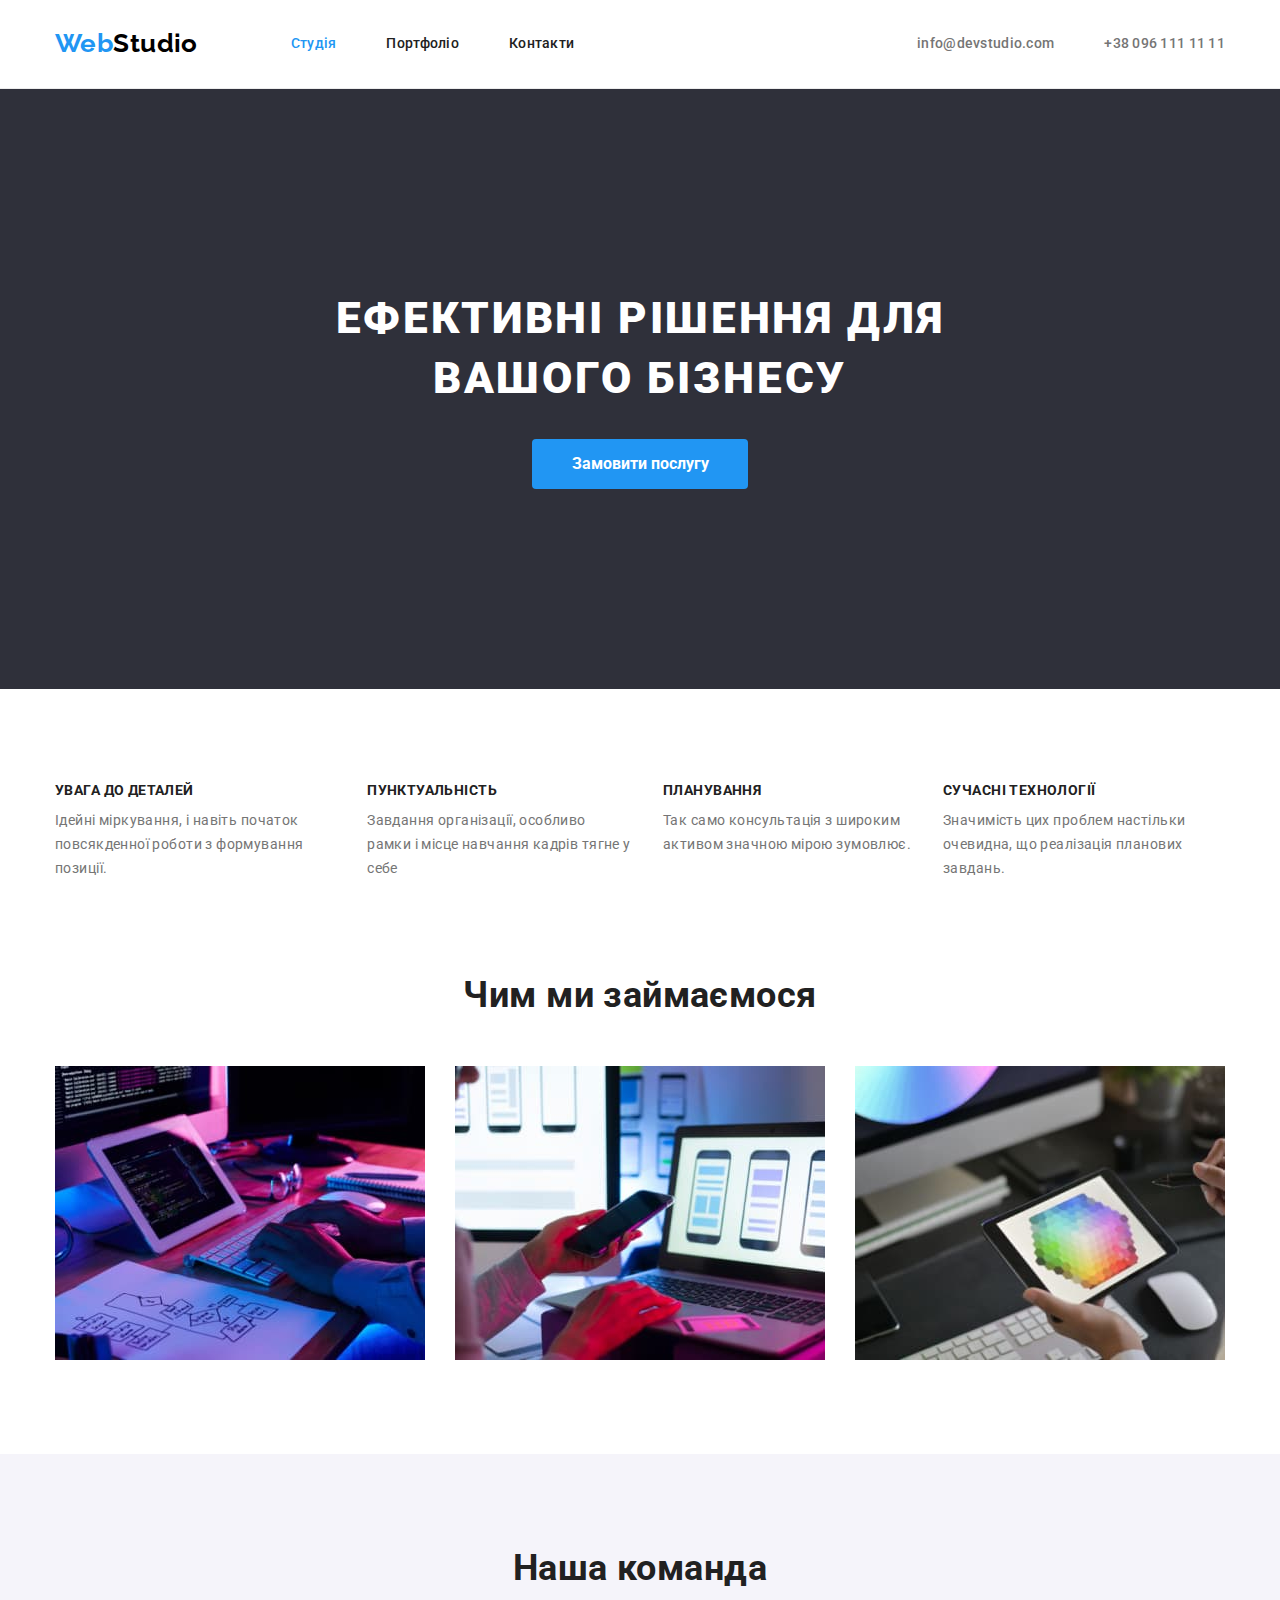
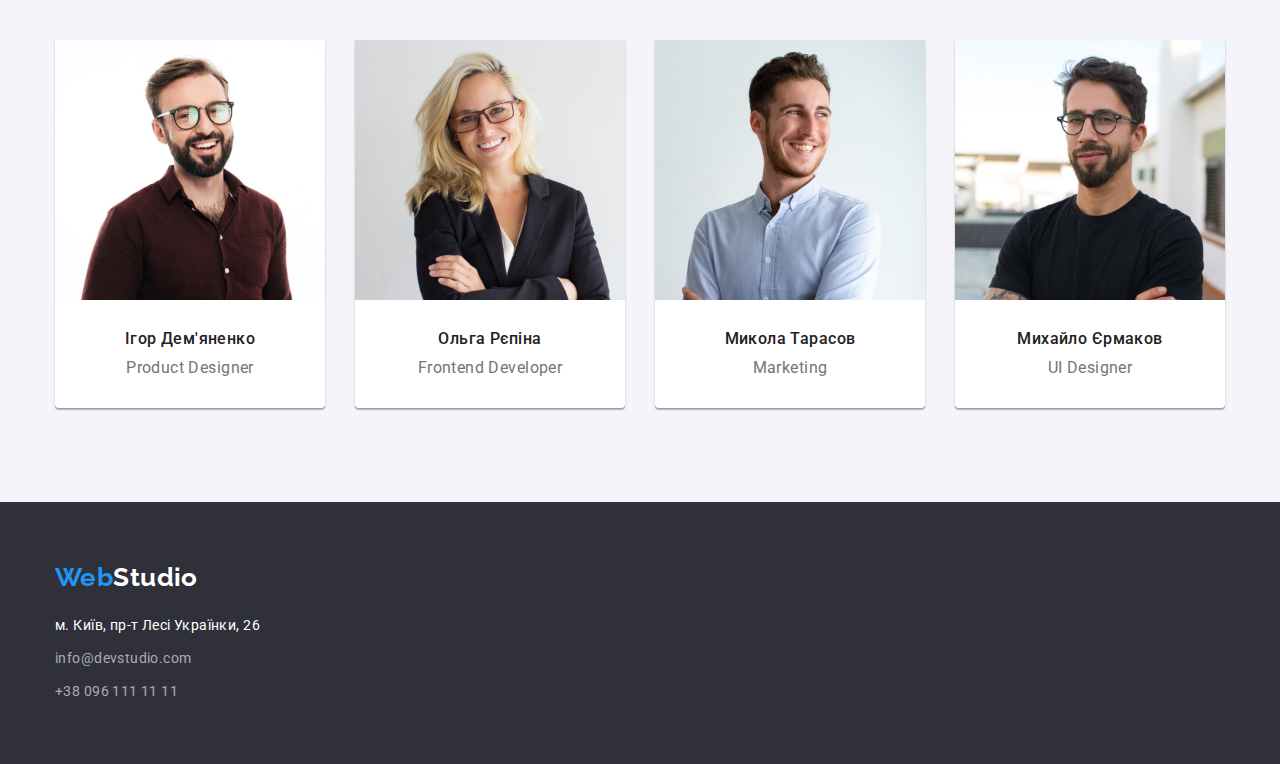
==== index.html @ b265f8e0 "svg" ====
<!DOCTYPE html>
<html lang="uk">
  <head>
    <meta charset="UTF-8" />
    <meta http-equiv="X-UA-Compatible" content="IE=edge" />
    <meta name="viewport" content="width=device-width, initial-scale=1.0" />
    <title>WebStudio</title>
    <link rel="preconnect" href="https://fonts.googleapis.com" />
    <link rel="preconnect" href="https://fonts.gstatic.com" crossorigin />
    <link
      href="https://fonts.googleapis.com/css2?family=Raleway:wght@700&family=Roboto:wght@400;500;700;900&display=swap"
      rel="stylesheet"
    />
    <link
      rel="stylesheet"
      href="https://cdnjs.cloudflare.com/ajax/libs/modern-normalize/1.1.0/modern-normalize.min.css"
    />
    <link rel="stylesheet" href="./css/styles.css" />
  </head>

  <!-- Тело страницы -->

  <body>
    <!-- Шапка -->

    <header>
      <div class="search container">
        <h2 style="display: none">навігація</h2>
        <div class="head">
          <a href="#" class="logo-first">Web<span class="logo-second">Studio</span></a>
        </div>

        <nav class="main-nav">
          <ul class="site-nav list">
            <li class="item"><a href="./index.html" class="link current">Студія</a></li>
            <li class="item"><a href="./portfolio.html" class="link">Портфоліо</a></li>
            <li class="item"><a href="#" class="link">Контакти</a></li>
          </ul>
        </nav>

        <ul class="contacts list">
          <li class="item">
            <a href="mailto:info@devstudio.com" class="link-contacts">info@devstudio.com</a>
          </li>
          <li class="item">
            <a href="tel:+380961111111" class="link-contacts">+38 096 111 11 11</a>
          </li>
        </ul>
      </div>
    </header>

    <main>
      <!-- Секция герой -->

      <section class="hero-section">
        <div class="container">
          <h1 class="hero-title">Ефективні рішення для вашого бізнесу</h1>
          <button type="button" class="button">Замовити послугу</button>
        </div>
      </section>

      <!-- Секция особенности -->

      <section class="section">
        <h2 style="display: none">Особливості</h2>
        <div class="container">
          <ul class="feature-list list">
            <li class="item">
              <h3 class="feature-title">увага до деталей</h3>
              <p>Ідейні міркування, і навіть початок повсякденної роботи з формування позиції.</p>
            </li>

            <li class="item">
              <h3 class="feature-title">пунктуальність</h3>
              <p>Завдання організації, особливо рамки і місце навчання кадрів тягне у себе</p>
            </li>

            <li class="item">
              <h3 class="feature-title">планування</h3>
              <p>Так само консультація з широким активом значною мірою зумовлює.</p>
            </li>

            <li class="item">
              <h3 class="feature-title">сучасні технології</h3>
              <p>Значимість цих проблем настільки очевидна, що реалізація планових завдань.</p>
            </li>
          </ul>
        </div>
      </section>

      <!-- Примеры работ -->

      <section class="examples section">
        <div class="container">
          <h2 class="section-title">Чим ми займаємося</h2>
          <ul class="examples-list list">
            <li class="item">
              <img
                src="./images/box1.jpg"
                class="examples-img"
                alt="computer work"
                width="370"
                height="294"
              />
            </li>
            <li class="item">
              <img
                src="./images/box2.jpg"
                class="examples-img"
                alt="work on smartphone"
                width="370"
                height="294"
              />
            </li>
            <li class="item">
              <img
                src="./images/box3.jpg"
                class="examples-img"
                alt="work on tablet"
                width="370"
                height="294"
              />
            </li>
          </ul>
        </div>
      </section>

      <!-- Секция наша команда -->

      <section class="team section">
        <div class="container">
          <h2 class="section-title">Наша команда</h2>
          <ul class="section-team list">
            <li class="item">
              <img
                src="./images/img4.jpg"
                alt="man with glasses"
                width="270"
                height="260"
                class="team-img"
              />
              <div class="team-border">
                <h3 class="author-team">Ігор Дем'яненко</h3>
                <p>Product Designer</p>
              </div>
            </li>

            <li class="item">
              <img
                src="./images/img1.jpg"
                alt="Girl in glasses"
                class="team-img"
                width="270"
                height="260"
              />
              <div class="team-border">
                <h3 class="author-team">Ольга Рєпіна</h3>
                <p>Frontend Developer</p>
              </div>
            </li>

            <li class="item">
              <img
                src="./images/img2.jpg"
                alt="the male"
                class="team-img"
                width="270"
                height="260"
              />
              <div class="team-border">
                <h3 class="author-team">Микола Тарасов</h3>
                <p>Marketing</p>
              </div>
            </li>

            <li class="item">
              <img
                src="./images/img3.jpg"
                alt="man with glasses"
                class="team-img"
                width="270"
                height="260"
              />
              <div class="team-border">
                <h3 class="author-team">Михайло Єрмаков</h3>
                <p>UI Designer</p>
              </div>
            </li>
          </ul>
        </div>
      </section>
    </main>

    <!-- Подвал -->

    <footer>
      <div class="foot container">
        <h2 style="display: none">Зв'язатися з нами</h2>
        <a href="#" class="logo-first">Web<span class="logo-sec">Studio</span></a>

        <address class="address">
          <ul class="address-list list">
            <li class="item">
              <a
                class="address-maps"
                href="https://www.google.com/maps/place/бул.+Леси+Украинки,+26,+Киев,+02000/@50.4265807,30.5383858,17z/data=!3m1!4b1!4m5!3m4!1s0x40d4cf0e033ecbe9:0x57a4dffefec77da0!8m2!3d50.4265807!4d30.5383858"
                target="_blank"
                rel="noopener noreferrer"
                >м. Київ, пр-т Лесі Українки, 26</a
              >
            </li>
            <li class="item">
              <a class="address-nav" href="mailto:info@devstudio.com">info@devstudio.com</a>
            </li>
            <li class="item">
              <a class="address-nav" href="tel:+380961111111">+38 096 111 11 11</a>
            </li>
          </ul>
        </address>
      </div>
    </footer>
  </body>
</html>
---- css/styles.css ----
*,
*::before,
*::after {
  box-sizing: border-box;
}

/* ___________________Тело страницы _______________*/

body {
  color: var(--primary-text-color);
  background-color: var(--primary-bg-color);

  font-family: 'roboto', sans-serif;
  letter-spacing: 0.03em;
  font-style: normal;
  font-weight: 400;
  font-size: 14px;
  line-height: 1.71;
}

/* ______________________Утилиты_____________________ */

.list {
  margin: 0;
  padding: 0;

  list-style: none;
}

.container {
  margin-left: auto;
  margin-right: auto;
  padding-left: 15px;
  padding-right: 15px;
  width: 1200px;
}

p,
h1,
h2,
h3,
h4,
h5,
h6 {
  margin-top: 0px;
  margin-bottom: 0px;
}

ul.ol {
  margin-top: 0;
  margin-bottom: 0;
  padding-left: 0;
}

img {
  display: block;
}

.section {
  padding-top: 94px;
  padding-bottom: 94px;
}

:root {
  --primary-text-color: rgba(117, 117, 117, 1);
  --title-text-color: rgba(33, 33, 33, 1);
  --accent-color: rgba(33, 150, 243, 1);
  --primary-bg-color: rgba(255, 255, 255, 1);
}

/*_______________________Button_______________________*/

.button {
  color: var(--primary-bg-color);
  background-color: var(--accent-color);

  padding: 10px 32px;
  min-width: 216px;

  border-radius: 4px;
  border: none;
  cursor: pointer;
  font-family: 'Roboto', sans-serif;
  font-style: normal;
  font-weight: 700;
  font-size: 16px;
  line-height: 1.87;
  text-align: center;
}

.button:hover,
.button:focus {
  color: var(--accent-color);
  background-color: rgba(245, 244, 250, 1);

  border: none;
}

.btn:hover,
.btn:focus {
  color: var(--primary-bg-color);
  background-color: var(--accent-color);

  border: none;
}

.section-title {
  margin-bottom: 50px;

  color: var(--title-text-color);
  font-weight: 700;
  font-size: 36px;
  line-height: 1.16;
  text-align: center;
}

/* _________________________Шапка_______________________ */

header {
  border-bottom: 1px solid rgba(236, 236, 236, 1);
}

.search {
  align-items: center;
  background-color: rgba(255, 255, 255, 1);
  display: flex;
}

.logo-first {
  color: var(--accent-color);
  font-weight: 700;
  font-size: 26px;
  line-height: 1.19;
  text-decoration: none;
  font-family: 'Raleway', sans-serif;
}

.logo-second {
  color: rgba(0, 0, 0, 1);
}

.site-nav {
  display: flex;
  padding: 32px 0px;
  margin-left: 93px;
}

.site-nav .link {
  color: var(--title-text-color);
  text-decoration: none;
  font-weight: 500;
  font-size: 14px;
  line-height: 1.14;
  letter-spacing: 0.02em;
}

.main-nav {
  display: flex;
  align-items: center;
}

.site-nav .item + .item {
  margin-left: 50px;
}

.site-nav,
.link:hover,
.site-nav,
.link:focus {
  color: var(--accent-color);
}

.site-nav .current {
  color: var(--accent-color);
}

/* ___________________Contacts___________________*/

.search .contacts {
  display: flex;
  margin-left: auto;
}

.contacts .item + .item {
  margin-left: 50px;
}

.contacts .link-contacts {
  color: var(--primary-text-color);
  font-weight: 500;
  font-size: 14px;
  line-height: 1.14;
  letter-spacing: 0.02em;
  text-decoration: none;
}

.contacts .link-contacts:hover,
.contacts .link-contacts:focus {
  color: var(--accent-color);
}

/* ____________________Секция герой_______________________*/

.hero-section {
  background-color: rgba(47, 48, 58, 1);
}

.hero-section .section {
  display: flex;
}

.hero-section .container {
  min-height: 600px;
  display: flex;
  flex-direction: column;
  justify-content: center;
  align-items: center;
}

.hero-title {
  margin-bottom: 30px;
  display: block;

  color: rgba(255, 255, 255, 1);
  text-align: center;
  font-weight: 900;
  max-width: 696px;
  font-size: 44px;
  line-height: 1.36;
  letter-spacing: 0.06em;
  text-transform: uppercase;
}

/* ____________________Секция особенности______________________ */

.feature-list {
  display: flex;
}

.feature-list .item + .item {
  margin-left: 30px;
}

.feature-title {
  margin-top: 0;
  margin-bottom: 10px;

  color: var(--title-text-color);
  font-weight: 700;
  font-size: 14px;
  line-height: 1.14;
  text-transform: uppercase;
}

/*-------------------------Примеры работ------------------------*/

.examples {
  padding-top: 0px;
}

.examples-list {
  display: flex;
}

.examples-list .item:not(:last-child) {
  margin-right: 30px;
}

/*_______________________Наша команда_________________________ */

.team {
  background-color: rgba(245, 244, 250, 1);
}

.team-border {
  padding: 30px 10px;
  display: flex;
  text-align: center;
  flex-direction: column;
  justify-content: center;
}

.author-team {
  color: var(--title-text-color);

  margin-bottom: 10px;

  font-weight: 500;
  font-size: 16px;
  line-height: 1.18;
}

.section-team {
  display: flex;

  width: 270px;
  height: 368px;
  font-size: 16px;
  line-height: 1.18;
}

.section-team .item {
  border-radius: 0px 0px 4px 4px;
  background-color: var(--primary-bg-color);
  box-shadow: 0px 1px 3px rgba(0, 0, 0, 0.12), 0px 1px 1px rgba(0, 0, 0, 0.14),
    0px 2px 1px rgba(0, 0, 0, 0.2);
}

.section-team .item + .item {
  margin-left: 30px;
}

/* =======================Подвал============================ */

footer {
  background-color: rgba(47, 48, 58, 1);
}

.foot {
  padding-top: 60px;
  padding-bottom: 60px;
}

.address-list .item:not(:last-child) {
  margin-bottom: 9px;
}

.logo-sec,
.address-maps {
  color: var(--primary-bg-color);

  text-decoration: none;
}

.address {
  font-style: normal;
  margin-top: 20px;
}

.address-maps:hover,
.address-maps:focus {
  color: var(--accent-color);
}

.address-nav {
  color: rgba(255, 255, 255, 0.6);
  text-decoration: none;
}

.address-nav:hover,
.address-nav:focus {
  color: var(--accent-color);
}

/* --------------------PORTFOLIO.CSS-------------------- */

/* Фильтр */

.filter {
  display: flex;
  justify-content: center;
  margin-bottom: 50px;
}

.filter .item:not(:last-child) {
  margin-right: 8px;
}

.btn {
  color: var(--title-text-color);
  background-color: rgba(245, 244, 250, 1);
  border: none;
  cursor: pointer;
  padding: 6px 22px 6px 22px;

  font-family: 'Roboto', sans-serif;
  font-weight: 500;
  font-size: 16px;
  line-height: 1.62;
  letter-spacing: 0.03em;
  border-radius: 4px;
}

.btn:hover,
.btn:focus {
  color: var(--primary-bg-color);
  background-color: var(--accent-color);

  border: none;
}

/* _____________________Галерея___________________ */

.gallery {
  margin-top: 0px;
  margin-bottom: 0px;

  padding: 0px;
  display: flex;
  flex-wrap: wrap;
}

.gallerry-border {
  padding: 20px 24px 20px 24px;

  height: 110px;
  border: 1px solid rgba(238, 238, 238, 1);
  border-top: none;
}

.gallery-list {
  margin-right: 30px;
  margin-bottom: 30px;

  font-size: 16px;
  line-height: 1.87;
}

.gallery-list:nth-child(3n) {
  margin-right: 0px;
}

.gallery-list:nth-last-child(-n + 3) {
  margin-bottom: 0px;
}

.gallery-title {
  color: var(--title-text-color);

  margin-top: 0px;
  margin-bottom: 0px;
  padding: 0px;

  font-weight: 700;
  font-size: 18px;
  line-height: 2;
  letter-spacing: 0.06em;
}
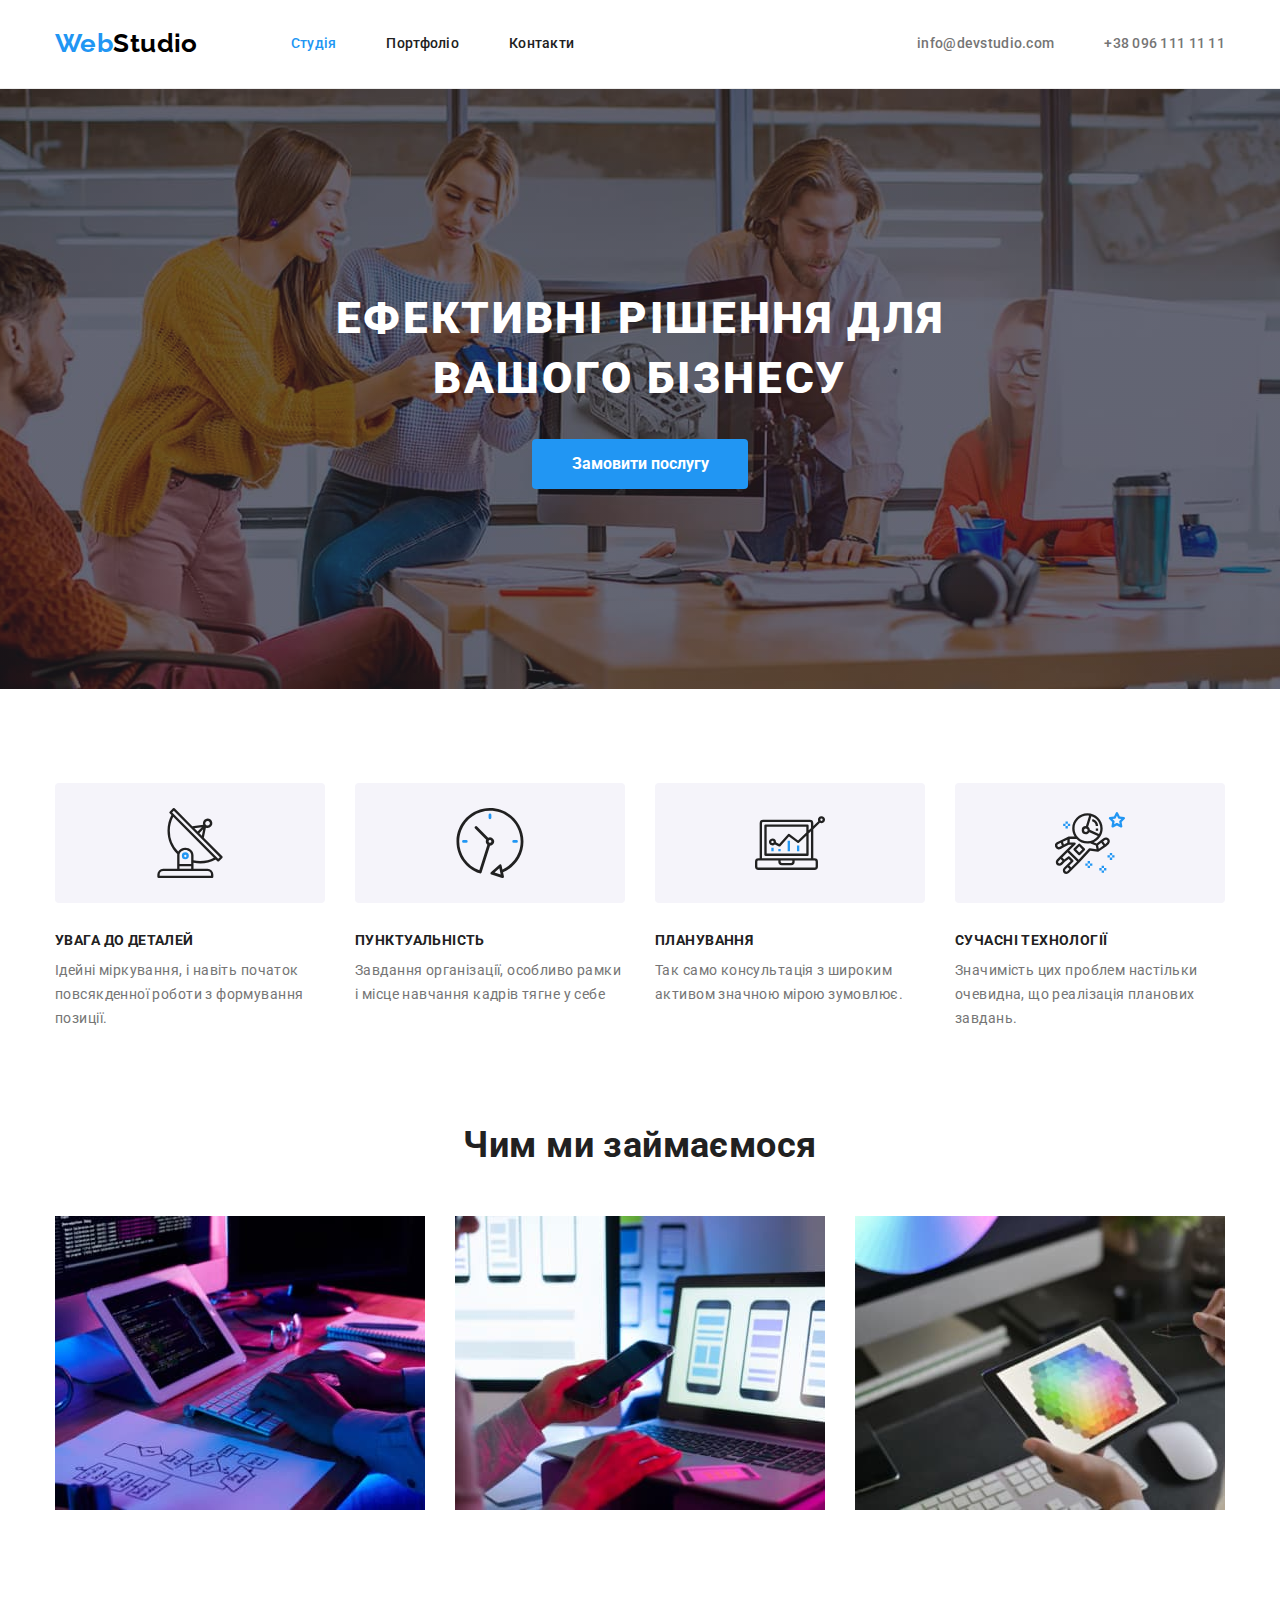
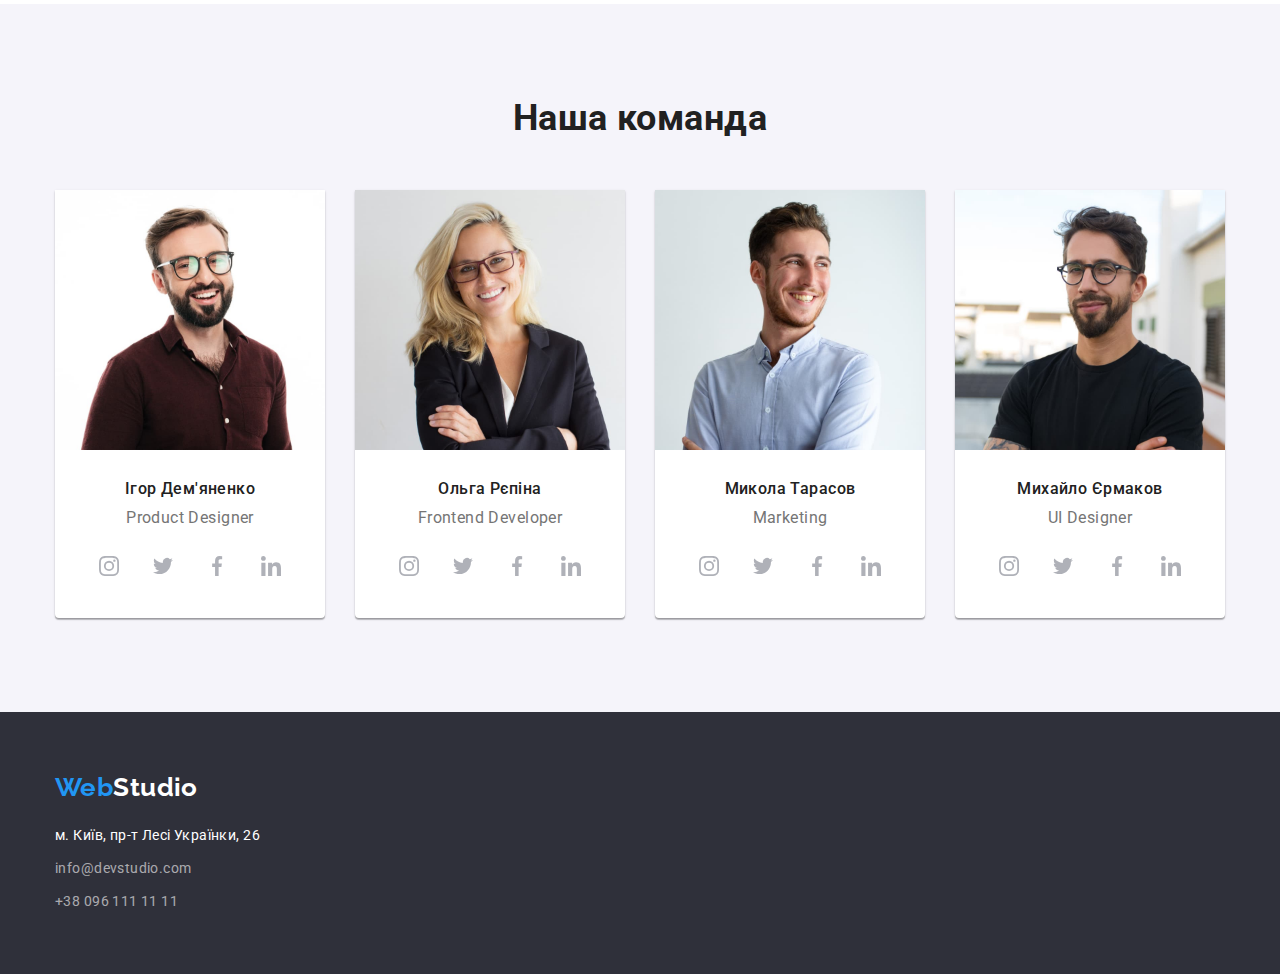
==== commit f86dd675: "Иконки" ====
--- a/index.html
+++ b/index.html
@@ -66,21 +66,41 @@
         <div class="container">
           <ul class="feature-list list">
             <li class="item">
+              <div class="feature-icon">
+                <svg class="icon-antenna" width="70" Height="70">
+                  <use href="./images/symbol.svg#icon-antenna"></use>
+                </svg>
+              </div>
               <h3 class="feature-title">увага до деталей</h3>
               <p>Ідейні міркування, і навіть початок повсякденної роботи з формування позиції.</p>
             </li>
 
             <li class="item">
+              <div class="feature-icon">
+                <svg class="icon-clock" width="70" Height="70">
+                  <use href="./images/symbol.svg#icon-clock"></use>
+                </svg>
+              </div>
               <h3 class="feature-title">пунктуальність</h3>
               <p>Завдання організації, особливо рамки і місце навчання кадрів тягне у себе</p>
             </li>
 
             <li class="item">
+              <div class="feature-icon">
+                <svg class="icon-diagram" width="70" Height="70">
+                  <use href="./images/symbol.svg#icon-diagram"></use>
+                </svg>
+              </div>
               <h3 class="feature-title">планування</h3>
               <p>Так само консультація з широким активом значною мірою зумовлює.</p>
             </li>
 
             <li class="item">
+              <div class="feature-icon">
+                <svg class="icon-astronaut" width="70" Height="70">
+                  <use href="./images/symbol.svg#icon-astronaut"></use>
+                </svg>
+              </div>
               <h3 class="feature-title">сучасні технології</h3>
               <p>Значимість цих проблем настільки очевидна, що реалізація планових завдань.</p>
             </li>
@@ -142,6 +162,36 @@
               <div class="team-border">
                 <h3 class="author-team">Ігор Дем'яненко</h3>
                 <p>Product Designer</p>
+                <ul class="team-soc-list list">
+                  <li class="team-soc-item">
+                    <a href="" class="team-soc-link press">
+                      <svg class="icon-instagram" width="20" Height="20">
+                        <use href="./images/symbol.svg#icon-instagram"></use>
+                      </svg>
+                    </a>
+                  </li>
+                  <li class="team-soc-item">
+                    <a href="" class="team-soc-link press"
+                      ><svg class="icon-twitter" width="20" Height="20">
+                        <use href="./images/symbol.svg#icon-twitter"></use>
+                      </svg>
+                    </a>
+                  </li>
+                  <li class="team-soc-item">
+                    <a href="" class="team-soc-link press"
+                      ><svg class="icon-facebook" width="20" Height="20">
+                        <use href="./images/symbol.svg#icon-facebook"></use>
+                      </svg>
+                    </a>
+                  </li>
+                  <li class="team-soc-item">
+                    <a href="" class="team-soc-link press"
+                      ><svg class="icon-linkedin" width="20" Height="20">
+                        <use href="./images/symbol.svg#icon-linkedin"></use>
+                      </svg>
+                    </a>
+                  </li>
+                </ul>
               </div>
             </li>
 
@@ -156,6 +206,36 @@
               <div class="team-border">
                 <h3 class="author-team">Ольга Рєпіна</h3>
                 <p>Frontend Developer</p>
+                <ul class="team-soc-list list">
+                  <li class="team-soc-item">
+                    <a href="" class="team-soc-link press">
+                      <svg class="icon-instagram" width="20" Height="20">
+                        <use href="./images/symbol.svg#icon-instagram"></use>
+                      </svg>
+                    </a>
+                  </li>
+                  <li class="team-soc-item">
+                    <a href="" class="team-soc-link press"
+                      ><svg class="icon-twitter" width="20" Height="20">
+                        <use href="./images/symbol.svg#icon-twitter"></use>
+                      </svg>
+                    </a>
+                  </li>
+                  <li class="team-soc-item">
+                    <a href="" class="team-soc-link press"
+                      ><svg class="icon-facebook" width="20" Height="20">
+                        <use href="./images/symbol.svg#icon-facebook"></use>
+                      </svg>
+                    </a>
+                  </li>
+                  <li class="team-soc-item">
+                    <a href="" class="team-soc-link press"
+                      ><svg class="icon-linkedin" width="20" Height="20">
+                        <use href="./images/symbol.svg#icon-linkedin"></use>
+                      </svg>
+                    </a>
+                  </li>
+                </ul>
               </div>
             </li>
 
@@ -170,6 +250,36 @@
               <div class="team-border">
                 <h3 class="author-team">Микола Тарасов</h3>
                 <p>Marketing</p>
+                <ul class="team-soc-list list">
+                  <li class="team-soc-item">
+                    <a href="" class="team-soc-link press">
+                      <svg class="icon-instagram" width="20" Height="20">
+                        <use href="./images/symbol.svg#icon-instagram"></use>
+                      </svg>
+                    </a>
+                  </li>
+                  <li class="team-soc-item">
+                    <a href="" class="team-soc-link press"
+                      ><svg class="icon-twitter" width="20" Height="20">
+                        <use href="./images/symbol.svg#icon-twitter"></use>
+                      </svg>
+                    </a>
+                  </li>
+                  <li class="team-soc-item">
+                    <a href="" class="team-soc-link press"
+                      ><svg class="icon-facebook" width="20" Height="20">
+                        <use href="./images/symbol.svg#icon-facebook"></use>
+                      </svg>
+                    </a>
+                  </li>
+                  <li class="team-soc-item">
+                    <a href="" class="team-soc-link press"
+                      ><svg class="icon-linkedin" width="20" Height="20">
+                        <use href="./images/symbol.svg#icon-linkedin"></use>
+                      </svg>
+                    </a>
+                  </li>
+                </ul>
               </div>
             </li>
 
@@ -184,6 +294,36 @@
               <div class="team-border">
                 <h3 class="author-team">Михайло Єрмаков</h3>
                 <p>UI Designer</p>
+                <ul class="team-soc-list list">
+                  <li class="team-soc-item">
+                    <a href="" class="team-soc-link press">
+                      <svg class="team-icon" width="20" Height="20">
+                        <use href="./images/symbol.svg#icon-instagram"></use>
+                      </svg>
+                    </a>
+                  </li>
+                  <li class="team-soc-item">
+                    <a href="" class="team-soc-link press"
+                      ><svg class="team-icon" width="20" Height="20">
+                        <use href="./images/symbol.svg#icon-twitter"></use>
+                      </svg>
+                    </a>
+                  </li>
+                  <li class="team-soc-item">
+                    <a href="" class="team-soc-link press"
+                      ><svg class="team-icon" width="20" Height="20">
+                        <use href="./images/symbol.svg#icon-facebook"></use>
+                      </svg>
+                    </a>
+                  </li>
+                  <li class="team-soc-item">
+                    <a href="" class="team-soc-link press"
+                      ><svg class="team-icon" width="20" Height="20">
+                        <use href="./images/symbol.svg#icon-linkedin"></use>
+                      </svg>
+                    </a>
+                  </li>
+                </ul>
               </div>
             </li>
           </ul>
--- a/css/styles.css
+++ b/css/styles.css
@@ -202,7 +202,17 @@
 /* ____________________Секция герой_______________________*/
 
 .hero-section {
-  background-color: rgba(47, 48, 58, 1);
+  background-color: rgba(196, 196, 196, 1);
+
+  height: 600px;
+  max-width: 1600px;
+  margin-left: auto;
+  margin-right: auto;
+  background-image: linear-gradient(rgba(47, 48, 58, 0.4), rgba(47, 48, 58, 0.4)),
+    url(../images/hero.jpg);
+  background-repeat: no-repeat;
+  background-position: center;
+  background-size: cover;
 }
 
 .hero-section .section {
@@ -252,6 +262,19 @@
   text-transform: uppercase;
 }
 
+.feature-icon {
+  display: flex;
+  justify-content: center;
+  align-items: center;
+
+  margin-bottom: 30px;
+
+  background-color: rgba(245, 244, 250, 1);
+  width: 270px;
+  height: 120px;
+  border-radius: 4px;
+}
+
 /*-------------------------Примеры работ------------------------*/
 
 .examples {
@@ -274,6 +297,7 @@
 
 .team-border {
   padding: 30px 10px;
+
   display: flex;
   text-align: center;
   flex-direction: column;
@@ -281,10 +305,9 @@
 }
 
 .author-team {
-  color: var(--title-text-color);
-
   margin-bottom: 10px;
 
+  color: var(--title-text-color);
   font-weight: 500;
   font-size: 16px;
   line-height: 1.18;
@@ -294,20 +317,54 @@
   display: flex;
 
   width: 270px;
-  height: 368px;
+  height: 428px;
   font-size: 16px;
   line-height: 1.18;
 }
 
 .section-team .item {
-  border-radius: 0px 0px 4px 4px;
   background-color: var(--primary-bg-color);
   box-shadow: 0px 1px 3px rgba(0, 0, 0, 0.12), 0px 1px 1px rgba(0, 0, 0, 0.14),
     0px 2px 1px rgba(0, 0, 0, 0.2);
+  border-radius: 0px 0px 4px 4px;
 }
 
 .section-team .item + .item {
   margin-left: 30px;
+}
+
+.team-border > p {
+  margin-bottom: 16px;
+}
+
+.team-soc-list {
+  display: flex;
+  justify-content: center;
+  gap: 10px;
+}
+
+.team-soc-link {
+  width: 44px;
+  height: 44px;
+
+  border-radius: 50%;
+
+  display: flex;
+  align-items: center;
+  justify-content: center;
+}
+
+.team-soc-link {
+  fill: rgba(175, 177, 184, 1);
+}
+
+.team-soc-link:hover,
+.team-soc-link:focus {
+  background-color: var(--accent-color);
+}
+
+.team-soc-link:hover.team-icon {
+  fill: blue;
 }
 
 /* =======================Подвал============================ */
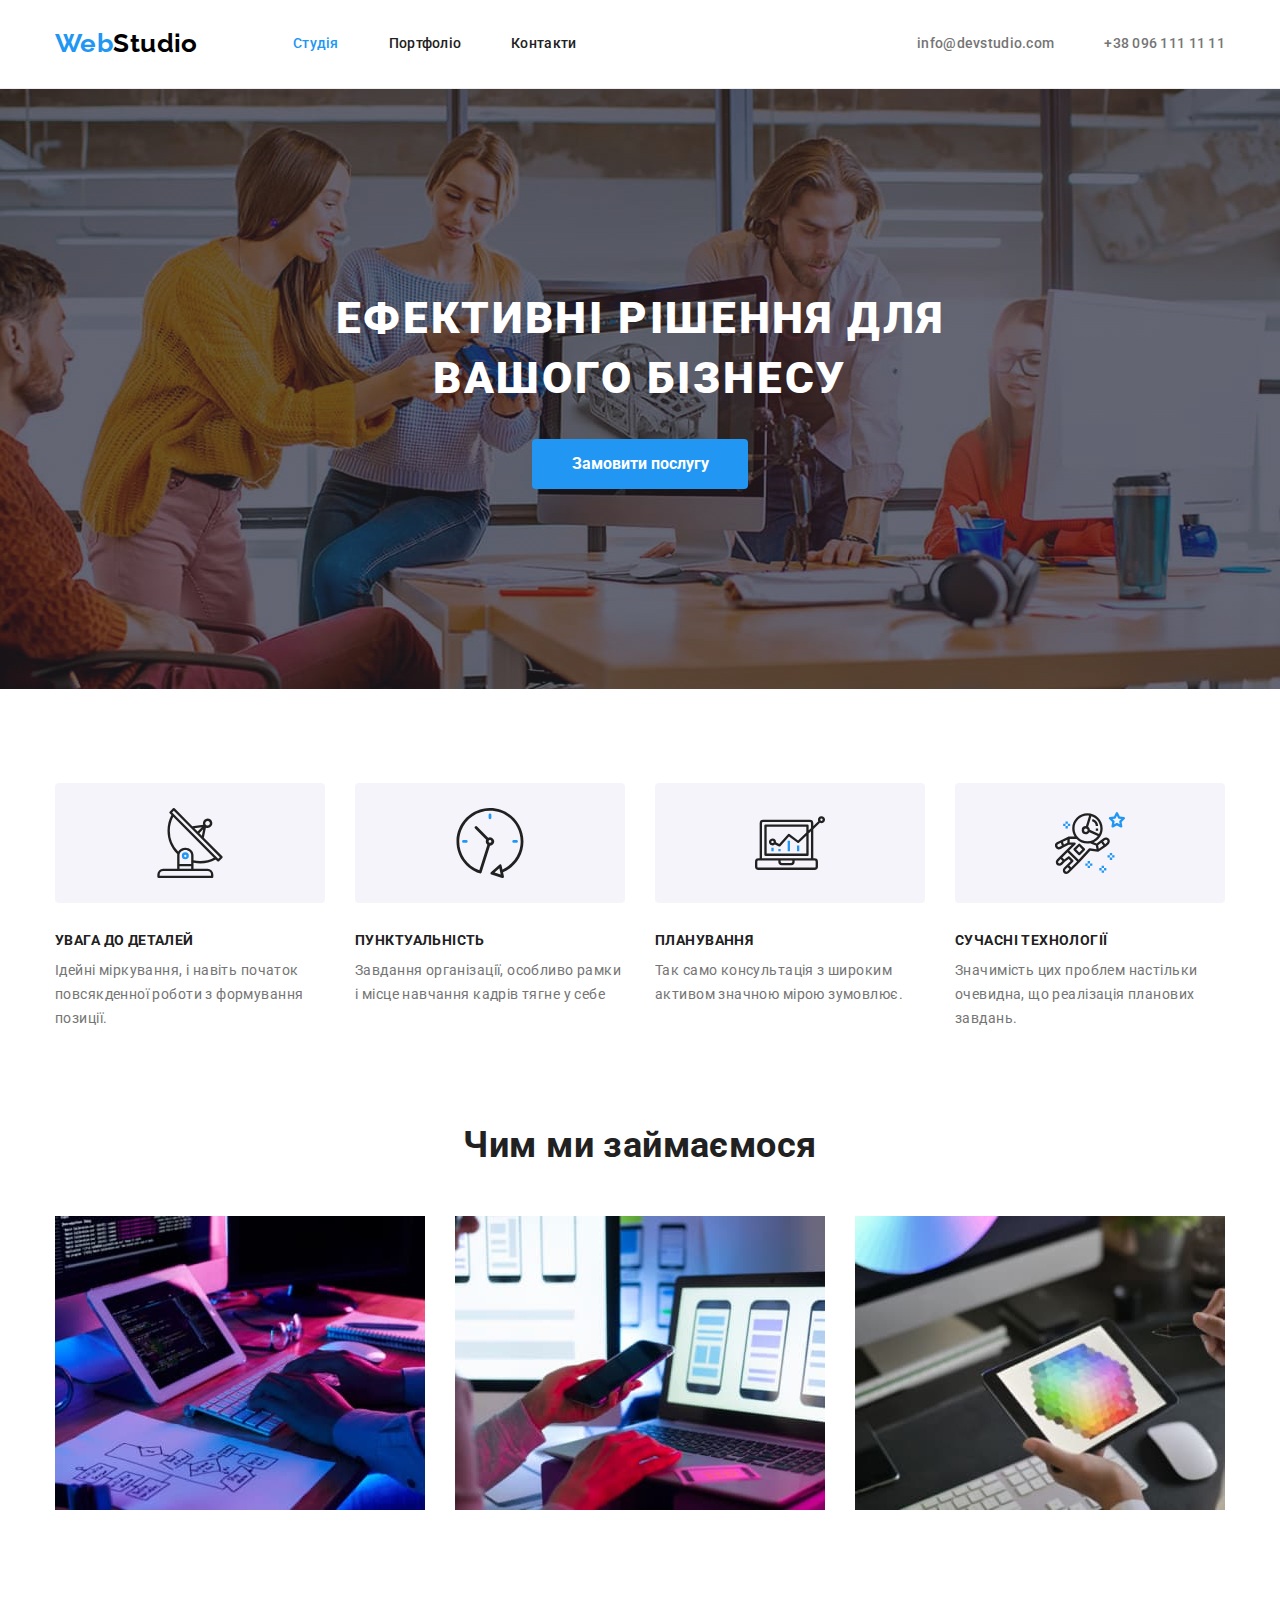
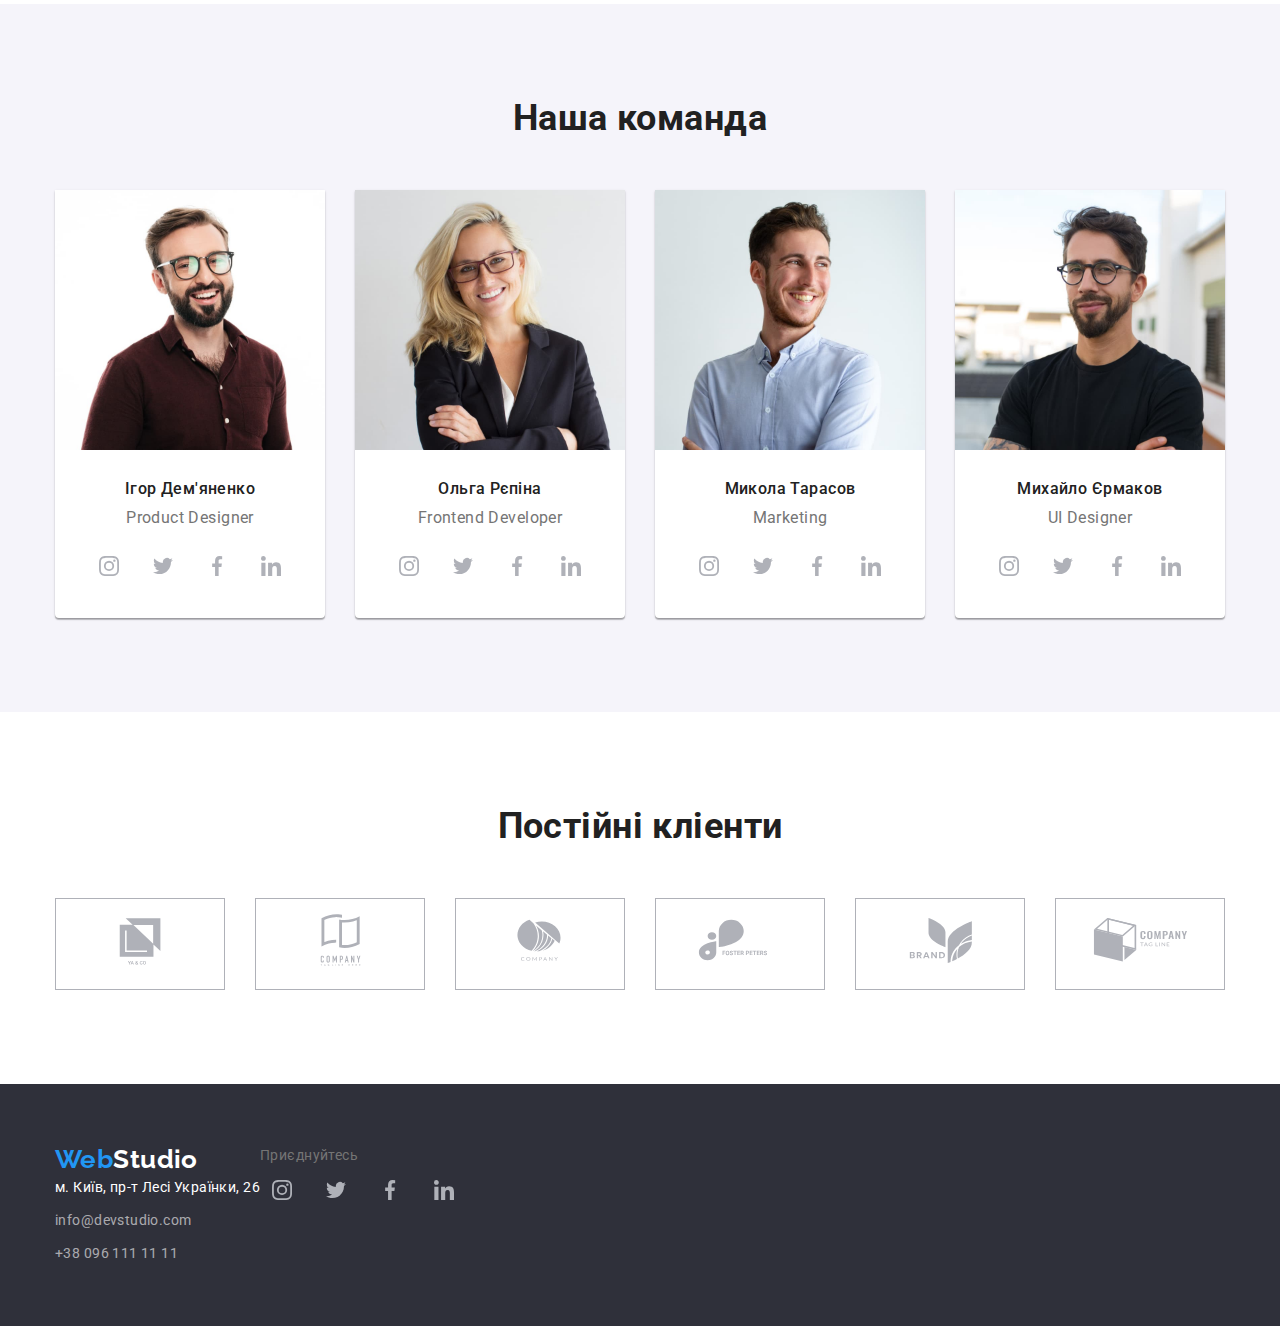
==== commit 3e00871b: "Проблема" ====
--- a/index.html
+++ b/index.html
@@ -27,7 +27,7 @@
       <div class="search container">
         <h2 style="display: none">навігація</h2>
         <div class="head">
-          <a href="#" class="logo-first">Web<span class="logo-second">Studio</span></a>
+          <a href="#" class="logo"><span class="logo-first">Web</span><span class="logo-second">Studio</span></a>
         </div>
 
         <nav class="main-nav">
@@ -165,28 +165,28 @@
                 <ul class="team-soc-list list">
                   <li class="team-soc-item">
                     <a href="" class="team-soc-link press">
-                      <svg class="icon-instagram" width="20" Height="20">
+                      <svg class="team-icon" width="20" Height="20">
                         <use href="./images/symbol.svg#icon-instagram"></use>
                       </svg>
                     </a>
                   </li>
                   <li class="team-soc-item">
                     <a href="" class="team-soc-link press"
-                      ><svg class="icon-twitter" width="20" Height="20">
+                      ><svg class="team-icon" width="20" Height="20">
                         <use href="./images/symbol.svg#icon-twitter"></use>
                       </svg>
                     </a>
                   </li>
                   <li class="team-soc-item">
                     <a href="" class="team-soc-link press"
-                      ><svg class="icon-facebook" width="20" Height="20">
+                      ><svg class="team-icon" width="20" Height="20">
                         <use href="./images/symbol.svg#icon-facebook"></use>
                       </svg>
                     </a>
                   </li>
                   <li class="team-soc-item">
                     <a href="" class="team-soc-link press"
-                      ><svg class="icon-linkedin" width="20" Height="20">
+                      ><svg class="team-icon" width="20" Height="20">
                         <use href="./images/symbol.svg#icon-linkedin"></use>
                       </svg>
                     </a>
@@ -209,28 +209,28 @@
                 <ul class="team-soc-list list">
                   <li class="team-soc-item">
                     <a href="" class="team-soc-link press">
-                      <svg class="icon-instagram" width="20" Height="20">
+                      <svg class="team-icon" width="20" Height="20">
                         <use href="./images/symbol.svg#icon-instagram"></use>
                       </svg>
                     </a>
                   </li>
                   <li class="team-soc-item">
                     <a href="" class="team-soc-link press"
-                      ><svg class="icon-twitter" width="20" Height="20">
+                      ><svg class="team-icon" width="20" Height="20">
                         <use href="./images/symbol.svg#icon-twitter"></use>
                       </svg>
                     </a>
                   </li>
                   <li class="team-soc-item">
                     <a href="" class="team-soc-link press"
-                      ><svg class="icon-facebook" width="20" Height="20">
+                      ><svg class="team-icon" width="20" Height="20">
                         <use href="./images/symbol.svg#icon-facebook"></use>
                       </svg>
                     </a>
                   </li>
                   <li class="team-soc-item">
                     <a href="" class="team-soc-link press"
-                      ><svg class="icon-linkedin" width="20" Height="20">
+                      ><svg class="team-icon" width="20" Height="20">
                         <use href="./images/symbol.svg#icon-linkedin"></use>
                       </svg>
                     </a>
@@ -253,28 +253,28 @@
                 <ul class="team-soc-list list">
                   <li class="team-soc-item">
                     <a href="" class="team-soc-link press">
-                      <svg class="icon-instagram" width="20" Height="20">
+                      <svg class="team-icon" width="20" Height="20">
                         <use href="./images/symbol.svg#icon-instagram"></use>
                       </svg>
                     </a>
                   </li>
                   <li class="team-soc-item">
                     <a href="" class="team-soc-link press"
-                      ><svg class="icon-twitter" width="20" Height="20">
+                      ><svg class="team-icon" width="20" Height="20">
                         <use href="./images/symbol.svg#icon-twitter"></use>
                       </svg>
                     </a>
                   </li>
                   <li class="team-soc-item">
                     <a href="" class="team-soc-link press"
-                      ><svg class="icon-facebook" width="20" Height="20">
+                      ><svg class="team-icon" width="20" Height="20">
                         <use href="./images/symbol.svg#icon-facebook"></use>
                       </svg>
                     </a>
                   </li>
                   <li class="team-soc-item">
                     <a href="" class="team-soc-link press"
-                      ><svg class="icon-linkedin" width="20" Height="20">
+                      ><svg class="team-icon" width="20" Height="20">
                         <use href="./images/symbol.svg#icon-linkedin"></use>
                       </svg>
                     </a>
@@ -296,28 +296,28 @@
                 <p>UI Designer</p>
                 <ul class="team-soc-list list">
                   <li class="team-soc-item">
-                    <a href="" class="team-soc-link press">
+                    <a href="" class="team-soc-link">
                       <svg class="team-icon" width="20" Height="20">
                         <use href="./images/symbol.svg#icon-instagram"></use>
                       </svg>
                     </a>
                   </li>
                   <li class="team-soc-item">
-                    <a href="" class="team-soc-link press"
+                    <a href="" class="team-soc-link"
                       ><svg class="team-icon" width="20" Height="20">
                         <use href="./images/symbol.svg#icon-twitter"></use>
                       </svg>
                     </a>
                   </li>
                   <li class="team-soc-item">
-                    <a href="" class="team-soc-link press"
+                    <a href="" class="team-soc-link"
                       ><svg class="team-icon" width="20" Height="20">
                         <use href="./images/symbol.svg#icon-facebook"></use>
                       </svg>
                     </a>
                   </li>
                   <li class="team-soc-item">
-                    <a href="" class="team-soc-link press"
+                    <a href="" class="team-soc-link"
                       ><svg class="team-icon" width="20" Height="20">
                         <use href="./images/symbol.svg#icon-linkedin"></use>
                       </svg>
@@ -325,38 +325,128 @@
                   </li>
                 </ul>
               </div>
+            </li>
+          </ul>
+        </div>
+      </section>
+
+      <!-- _______________________постійні кліенти_____________________ -->
+
+      <section class="regular section">
+        <div class="container">
+          <h2 class="section-title">Постійні кліенти</h2>
+          <ul class="regular-list list">
+            <li class="regular-item">
+              <a href="" class="regular-link"
+                ><svg class="regular-icon" width="106" Height="60">
+                  <use href="./images/symbol.svg#icon-Logo-1"></use>
+                </svg>
+              </a>
+            </li>
+            <li class="regular-item">
+              <a href="" class="regular-link"
+                ><svg class="regular-icon" width="106" Height="60">
+                  <use href="./images/symbol.svg#icon-Logo-2"></use>
+                </svg>
+              </a>
+            </li>
+            <li class="regular-item">
+              <a href="" class="regular-link"
+                ><svg class="regular-icon" width="106" Height="60">
+                  <use href="./images/symbol.svg#icon-Logo-3"></use>
+                </svg>
+              </a>
+            </li>
+            <li class="regular-item">
+              <a href="" class="regular-link"
+                ><svg class="regular-icon" width="106" Height="60">
+                  <use href="./images/symbol.svg#icon-Logo-4"></use>
+                </svg>
+              </a>
+            </li>
+            <li class="regular-item">
+              <a href="" class="regular-link"
+                ><svg class="regular-icon" width="106" Height="60">
+                  <use href="./images/symbol.svg#icon-Logo-5"></use>
+                </svg>
+              </a>
+            </li>
+            <li class="regular-item">
+              <a href="" class="regular-link"
+                ><svg class="regular-icon" width="106" Height="60">
+                  <use href="./images/symbol.svg#icon-Logo-6"></use>
+                </svg>
+              </a>
             </li>
           </ul>
         </div>
       </section>
     </main>
 
-    <!-- Подвал -->
+    <!-- =================================Подвал=====================-->
 
     <footer>
       <div class="foot container">
-        <h2 style="display: none">Зв'язатися з нами</h2>
-        <a href="#" class="logo-first">Web<span class="logo-sec">Studio</span></a>
-
-        <address class="address">
-          <ul class="address-list list">
-            <li class="item">
-              <a
-                class="address-maps"
-                href="https://www.google.com/maps/place/бул.+Леси+Украинки,+26,+Киев,+02000/@50.4265807,30.5383858,17z/data=!3m1!4b1!4m5!3m4!1s0x40d4cf0e033ecbe9:0x57a4dffefec77da0!8m2!3d50.4265807!4d30.5383858"
-                target="_blank"
-                rel="noopener noreferrer"
-                >м. Київ, пр-т Лесі Українки, 26</a
-              >
-            </li>
-            <li class="item">
-              <a class="address-nav" href="mailto:info@devstudio.com">info@devstudio.com</a>
-            </li>
-            <li class="item">
-              <a class="address-nav" href="tel:+380961111111">+38 096 111 11 11</a>
-            </li>
-          </ul>
-        </address>
+        <div>
+          <h2 style="display: none">Зв'язатися з нами</h2>
+          <a href="#" class="logo"><span class="logo-first">Web</span><span class="logo-second-foot">Studio</span></a>
+
+          <address class="address">
+            <ul class="address-list list">
+              <li class="item">
+                <a
+                  class="address-maps"
+                  href="https://www.google.com/maps/place/бул.+Леси+Украинки,+26,+Киев,+02000/@50.4265807,30.5383858,17z/data=!3m1!4b1!4m5!3m4!1s0x40d4cf0e033ecbe9:0x57a4dffefec77da0!8m2!3d50.4265807!4d30.5383858"
+                  target="_blank"
+                  rel="noopener noreferrer"
+                  >м. Київ, пр-т Лесі Українки, 26</a
+                >
+              </li>
+              <li class="item">
+                <a class="address-nav" href="mailto:info@devstudio.com">info@devstudio.com</a>
+              </li>
+              <li class="item">
+                <a class="address-nav" href="tel:+380961111111">+38 096 111 11 11</a>
+              </li>
+            </ul>
+          </address>
+        </div>
+
+        <div class="call">
+          </h2 class>Приєднуйтесь</h2>
+          <ul class="team-soc-list list">
+            
+            <li class="team-soc-item">
+              <a href="" class="team-soc-link">
+                <svg class="team-icon" width="20" Height="20">
+                  <use href="./images/symbol.svg#icon-instagram"></use>
+                </svg>
+              </a>
+            </li>
+            <li class="team-soc-item">
+              <a href="" class="team-soc-link"
+                ><svg class="team-icon" width="20" Height="20">
+                  <use href="./images/symbol.svg#icon-twitter"></use>
+                </svg>
+              </a>
+            </li>
+            <li class="team-soc-item">
+              <a href="" class="team-soc-link"
+                ><svg class="team-icon" width="20" Height="20">
+                  <use href="./images/symbol.svg#icon-facebook"></use>
+                </svg>
+              </a>
+            </li>
+            <li class="team-soc-item">
+              <a href="" class="team-soc-link"
+                ><svg class="team-icon" width="20" Height="20">
+                  <use href="./images/symbol.svg#icon-linkedin"></use>
+                </svg>
+              </a>
+            </li>
+          </ul>
+        </div>
+      
       </div>
     </footer>
   </body>
--- a/css/styles.css
+++ b/css/styles.css
@@ -126,8 +126,11 @@
   display: flex;
 }
 
-.logo-first {
-  color: var(--accent-color);
+.logo {
+  display: inline-block;
+  width: 145px;
+  height: 31px;
+
   font-weight: 700;
   font-size: 26px;
   line-height: 1.19;
@@ -135,8 +138,16 @@
   font-family: 'Raleway', sans-serif;
 }
 
+.logo-first {
+  color: var(--accent-color);
+}
+
 .logo-second {
   color: rgba(0, 0, 0, 1);
+}
+
+.logo-second-foot {
+  color: var(--primary-bg-color);
 }
 
 .site-nav {
@@ -354,7 +365,7 @@
   justify-content: center;
 }
 
-.team-soc-link {
+.team-icon {
   fill: rgba(175, 177, 184, 1);
 }
 
@@ -363,8 +374,61 @@
   background-color: var(--accent-color);
 }
 
-.team-soc-link:hover.team-icon {
-  fill: blue;
+.team-icon:hover,
+.team-icon:focus {
+  fill: var(--primary-bg-color);
+}
+
+.team-soc-link:hover .team-icon {
+  fill: var(--primary-bg-color);
+}
+
+.team-soc-link:focus .team-icon {
+  fill: var(--primary-bg-color);
+}
+
+/*____________________постійні кліенти__________________ */
+
+.regular {
+  height: 372px;
+}
+
+.regular-list {
+  display: flex;
+  justify-content: center;
+
+  gap: 30px;
+}
+
+.regular-item {
+  display: flex;
+  justify-content: center;
+  align-items: center;
+}
+
+.regular-link {
+  border: 1px solid;
+  width: 170px;
+  height: 92px;
+  padding: 12px 32px;
+
+  border-color: rgba(175, 177, 184, 1);
+}
+
+.regular-link:hover {
+  border-color: var(--accent-color);
+}
+
+.regular-icon {
+  fill: rgba(175, 177, 184, 1);
+}
+
+.regular-icon:hover {
+  fill: var(--accent-color);
+}
+
+.regular-link:hover .regular-icon {
+  fill: var(--accent-color);
 }
 
 /* =======================Подвал============================ */
@@ -374,6 +438,8 @@
 }
 
 .foot {
+  display: flex;
+
   padding-top: 60px;
   padding-bottom: 60px;
 }
@@ -390,8 +456,8 @@
 }
 
 .address {
+  display: block;
   font-style: normal;
-  margin-top: 20px;
 }
 
 .address-maps:hover,
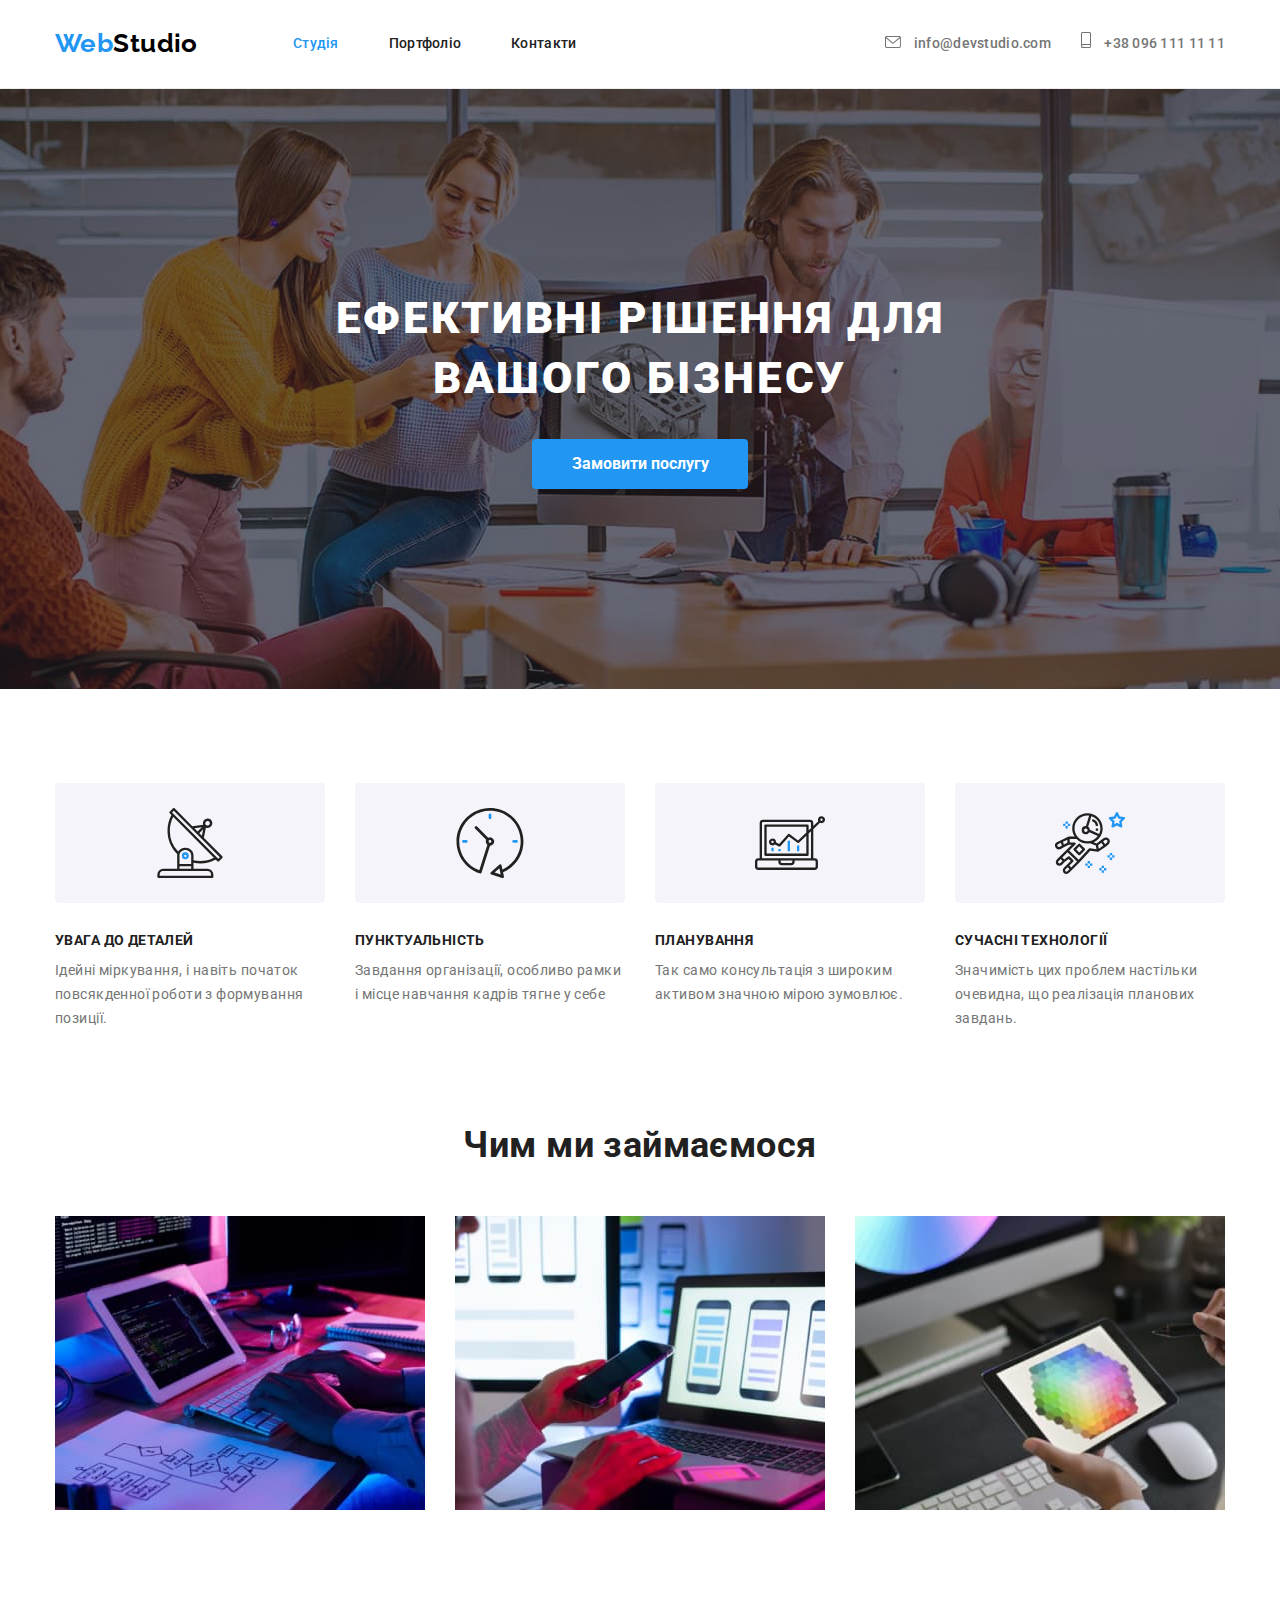
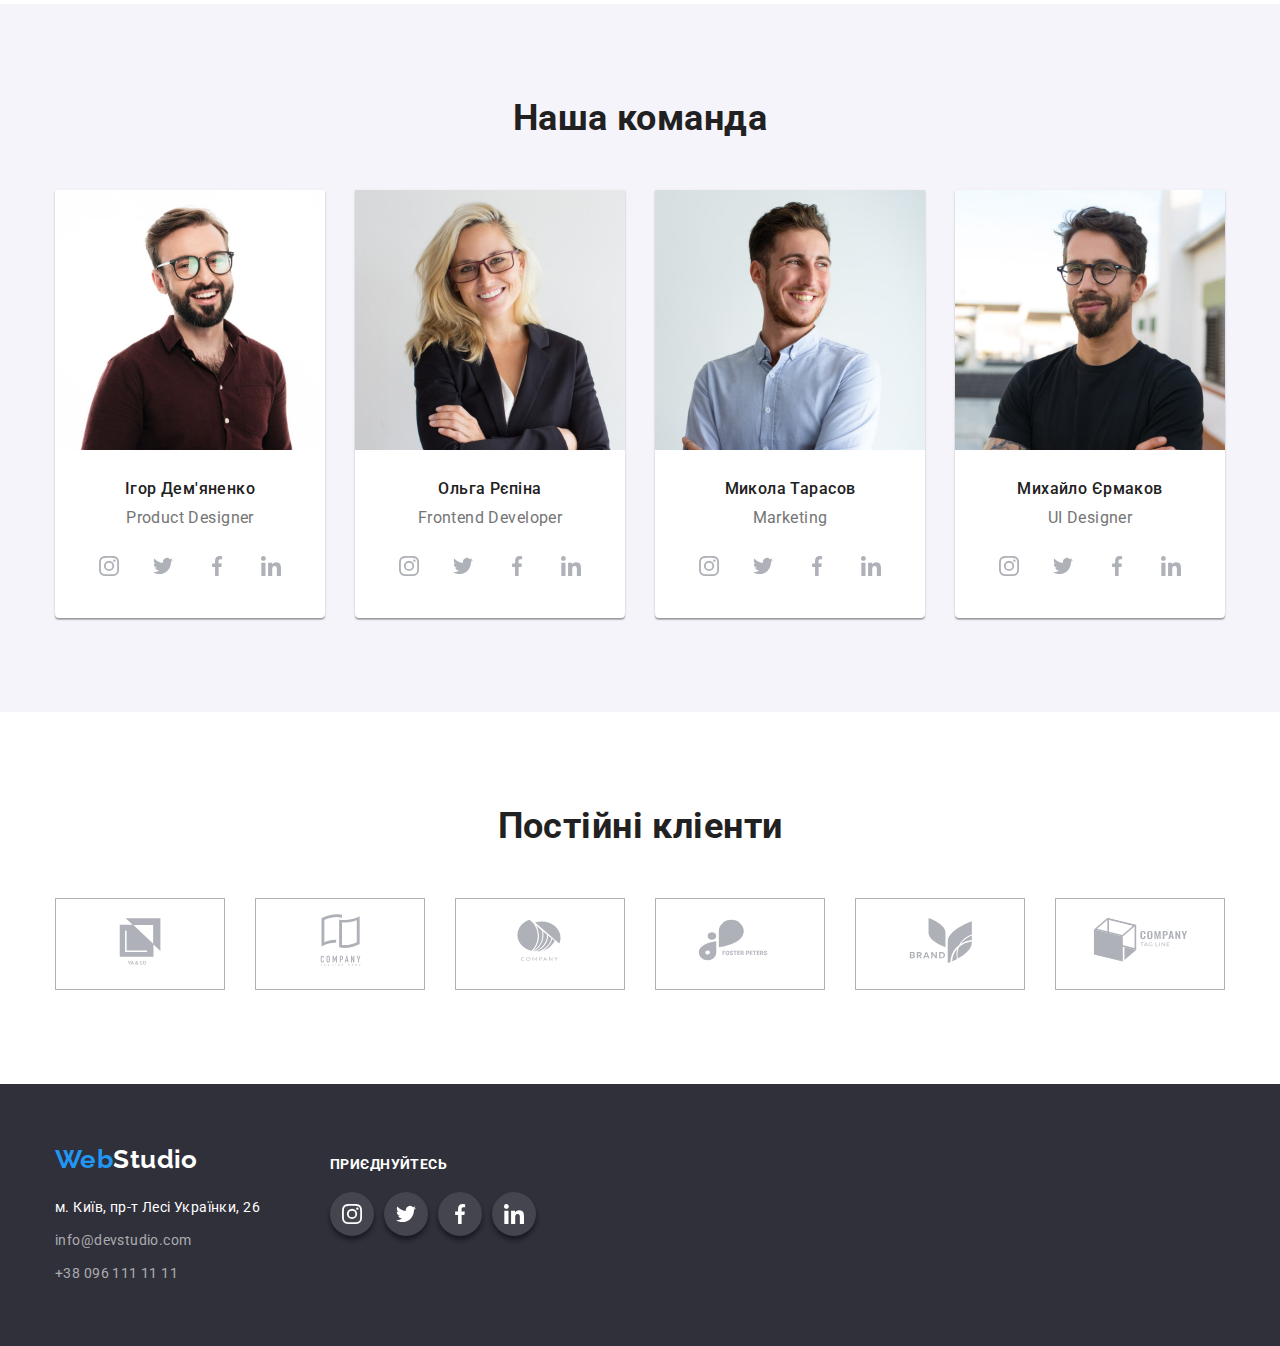
==== commit 28c22eb0: "4-ДЗ" ====
--- a/index.html
+++ b/index.html
@@ -27,7 +27,9 @@
       <div class="search container">
         <h2 style="display: none">навігація</h2>
         <div class="head">
-          <a href="#" class="logo"><span class="logo-first">Web</span><span class="logo-second">Studio</span></a>
+          <a href="#" class="logo"
+            ><span class="logo-first">Web</span><span class="logo-second">Studio</span></a
+          >
         </div>
 
         <nav class="main-nav">
@@ -40,10 +42,21 @@
 
         <ul class="contacts list">
           <li class="item">
-            <a href="mailto:info@devstudio.com" class="link-contacts">info@devstudio.com</a>
+            <a href="mailto:info@devstudio.com" class="contacts-envelope">
+              <svg class="envelope-icon" width="16" Height="12">
+                <use href="./images/symbol.svg#icon-envelope"></use>
+              </svg>
+              info@devstudio.com
+            </a>
           </li>
+
           <li class="item">
-            <a href="tel:+380961111111" class="link-contacts">+38 096 111 11 11</a>
+            <a href="tel:+380961111111" class="contacts-smartphone">
+              <svg class="smartphone-icon" width="10" Height="16">
+                <use href="./images/symbol.svg#icon-smartphone"></use>
+              </svg>
+              +38 096 111 11 11
+            </a>
           </li>
         </ul>
       </div>
@@ -389,7 +402,9 @@
       <div class="foot container">
         <div>
           <h2 style="display: none">Зв'язатися з нами</h2>
-          <a href="#" class="logo"><span class="logo-first">Web</span><span class="logo-second-foot">Studio</span></a>
+          <a href="#" class="logo"
+            ><span class="logo-first">Web</span><span class="logo-second-foot">Studio</span></a
+          >
 
           <address class="address">
             <ul class="address-list list">
@@ -413,40 +428,38 @@
         </div>
 
         <div class="call">
-          </h2 class>Приєднуйтесь</h2>
-          <ul class="team-soc-list list">
-            
-            <li class="team-soc-item">
-              <a href="" class="team-soc-link">
-                <svg class="team-icon" width="20" Height="20">
+          <h2 class="footer-title">Приєднуйтесь</h2>
+          <ul class="footer-soc-list list">
+            <li class="footer-soc-item">
+              <a href="" class="footer-soc-link">
+                <svg class="footer-icon" width="20" Height="20">
                   <use href="./images/symbol.svg#icon-instagram"></use>
                 </svg>
               </a>
             </li>
-            <li class="team-soc-item">
-              <a href="" class="team-soc-link"
-                ><svg class="team-icon" width="20" Height="20">
+            <li class="footer-soc-item">
+              <a href="" class="footer-soc-link"
+                ><svg class="footer-icon" width="20" Height="20">
                   <use href="./images/symbol.svg#icon-twitter"></use>
                 </svg>
               </a>
             </li>
-            <li class="team-soc-item">
-              <a href="" class="team-soc-link"
-                ><svg class="team-icon" width="20" Height="20">
+            <li class="footer-soc-item">
+              <a href="" class="footer-soc-link"
+                ><svg class="footer-icon" width="20" Height="20">
                   <use href="./images/symbol.svg#icon-facebook"></use>
                 </svg>
               </a>
             </li>
-            <li class="team-soc-item">
-              <a href="" class="team-soc-link"
-                ><svg class="team-icon" width="20" Height="20">
+            <li class="footer-soc-item">
+              <a href="" class="footer-soc-link"
+                ><svg class="footer-icon" width="20" Height="20">
                   <use href="./images/symbol.svg#icon-linkedin"></use>
                 </svg>
               </a>
             </li>
           </ul>
         </div>
-      
       </div>
     </footer>
   </body>
--- a/css/styles.css
+++ b/css/styles.css
@@ -187,29 +187,70 @@
 
 /* ___________________Contacts___________________*/
 
+.flex-smartphone {
+  display: flex;
+  align-items: center;
+}
+
+.hover-smartphone {
+  display: flex;
+}
+
 .search .contacts {
   display: flex;
   margin-left: auto;
 }
 
 .contacts .item + .item {
-  margin-left: 50px;
-}
-
-.contacts .link-contacts {
-  color: var(--primary-text-color);
+  margin-left: 30px;
+}
+
+.envelope-icon {
+  margin-right: 10px;
+  fill: rgba(117, 117, 117, 1);
+}
+
+.contacts-envelope {
+  color: rgba(117, 117, 117, 1);
   font-weight: 500;
   font-size: 14px;
-  line-height: 1.14;
+  line-height: calc(16 / 14);
   letter-spacing: 0.02em;
   text-decoration: none;
 }
 
-.contacts .link-contacts:hover,
-.contacts .link-contacts:focus {
-  color: var(--accent-color);
-}
-
+.contacts-envelope:hover,
+.contacts-envelope:focus {
+  color: var(--accent-color);
+}
+
+.contacts-envelope:hover .envelope-icon,
+.contacts-envelope:focus .envelope-icon {
+  fill: var(--accent-color);
+}
+
+.contacts-smartphone {
+  color: rgba(117, 117, 117, 1);
+  font-weight: 500;
+  font-size: 14px;
+  line-height: calc(16 / 14);
+  letter-spacing: 0.02em;
+  text-decoration: none;
+}
+
+.smartphone-icon {
+  margin-right: 10px;
+  fill: rgba(117, 117, 117, 1);
+}
+
+.contacts-smartphone:hover,
+.contacts-smartphone:focus {
+  color: var(--accent-color);
+}
+
+.contacts-smartphone:hover .smartphone-icon {
+  fill: var(--accent-color);
+}
 /* ____________________Секция герой_______________________*/
 
 .hero-section {
@@ -379,10 +420,7 @@
   fill: var(--primary-bg-color);
 }
 
-.team-soc-link:hover .team-icon {
-  fill: var(--primary-bg-color);
-}
-
+.team-soc-link:hover .team-icon,
 .team-soc-link:focus .team-icon {
   fill: var(--primary-bg-color);
 }
@@ -415,7 +453,8 @@
   border-color: rgba(175, 177, 184, 1);
 }
 
-.regular-link:hover {
+.regular-link:hover,
+.regular-link:focus {
   border-color: var(--accent-color);
 }
 
@@ -423,11 +462,13 @@
   fill: rgba(175, 177, 184, 1);
 }
 
-.regular-icon:hover {
+.regular-icon:hover,
+.regular-icon:focus {
   fill: var(--accent-color);
 }
 
-.regular-link:hover .regular-icon {
+.regular-link:hover .regular-icon,
+.regular-link:focus .regular-icon {
   fill: var(--accent-color);
 }
 
@@ -446,6 +487,11 @@
 
 .address-list .item:not(:last-child) {
   margin-bottom: 9px;
+}
+
+.call {
+  margin-top: 12px;
+  margin-left: 70px;
 }
 
 .logo-sec,
@@ -456,7 +502,7 @@
 }
 
 .address {
-  display: block;
+  margin-top: 20px;
   font-style: normal;
 }
 
@@ -473,6 +519,59 @@
 .address-nav:hover,
 .address-nav:focus {
   color: var(--accent-color);
+}
+
+/*______________ Приєднуйтесь */
+
+.footer-title {
+  margin-bottom: 20px;
+
+  color: var(--primary-bg-color);
+
+  font-size: 14px;
+  line-height: calc(16 / 14);
+  letter-spacing: 0.03em;
+  text-transform: uppercase;
+}
+
+.footer-soc-list {
+  display: flex;
+  gap: 10px;
+}
+
+.footer-soc-link {
+  width: 44px;
+  height: 44px;
+
+  display: flex;
+  align-items: center;
+  justify-content: center;
+  border-radius: 50%;
+
+  background: rgba(255, 255, 255, 0.1);
+  box-shadow: 0px 4px 4px rgba(0, 0, 0, 0.25), 0px 4px 4px rgba(0, 0, 0, 0.25);
+}
+
+.footer-icon {
+  fill: var(--primary-bg-color);
+}
+
+.footer-soc-link:hover,
+.footer-soc-link:focus {
+  background-color: var(--accent-color);
+}
+
+.footer-icon:hover,
+.footer-icon:focus {
+  fill: var(--primary-bg-color);
+}
+
+.footer-soc-link:hover .footer-icon {
+  fill: var(--primary-bg-color);
+}
+
+.footer-soc-link:focus .footer-icon {
+  fill: var(--primary-bg-color);
 }
 
 /* --------------------PORTFOLIO.CSS-------------------- */
@@ -509,6 +608,9 @@
   color: var(--primary-bg-color);
   background-color: var(--accent-color);
 
+  box-shadow: 0px 3px 1px rgba(0, 0, 0, 0.1), 0px 1px 2px rgba(0, 0, 0, 0.08),
+    0px 2px 2px rgba(0, 0, 0, 0.12);
+
   border: none;
 }
 
@@ -537,6 +639,11 @@
 
   font-size: 16px;
   line-height: 1.87;
+}
+
+.gallery-list:hover {
+  box-shadow: 0px 1px 1px rgba(0, 0, 0, 0.12), 0px 4px 4px rgba(0, 0, 0, 0.06),
+    1px 4px 6px rgba(0, 0, 0, 0.16);
 }
 
 .gallery-list:nth-child(3n) {
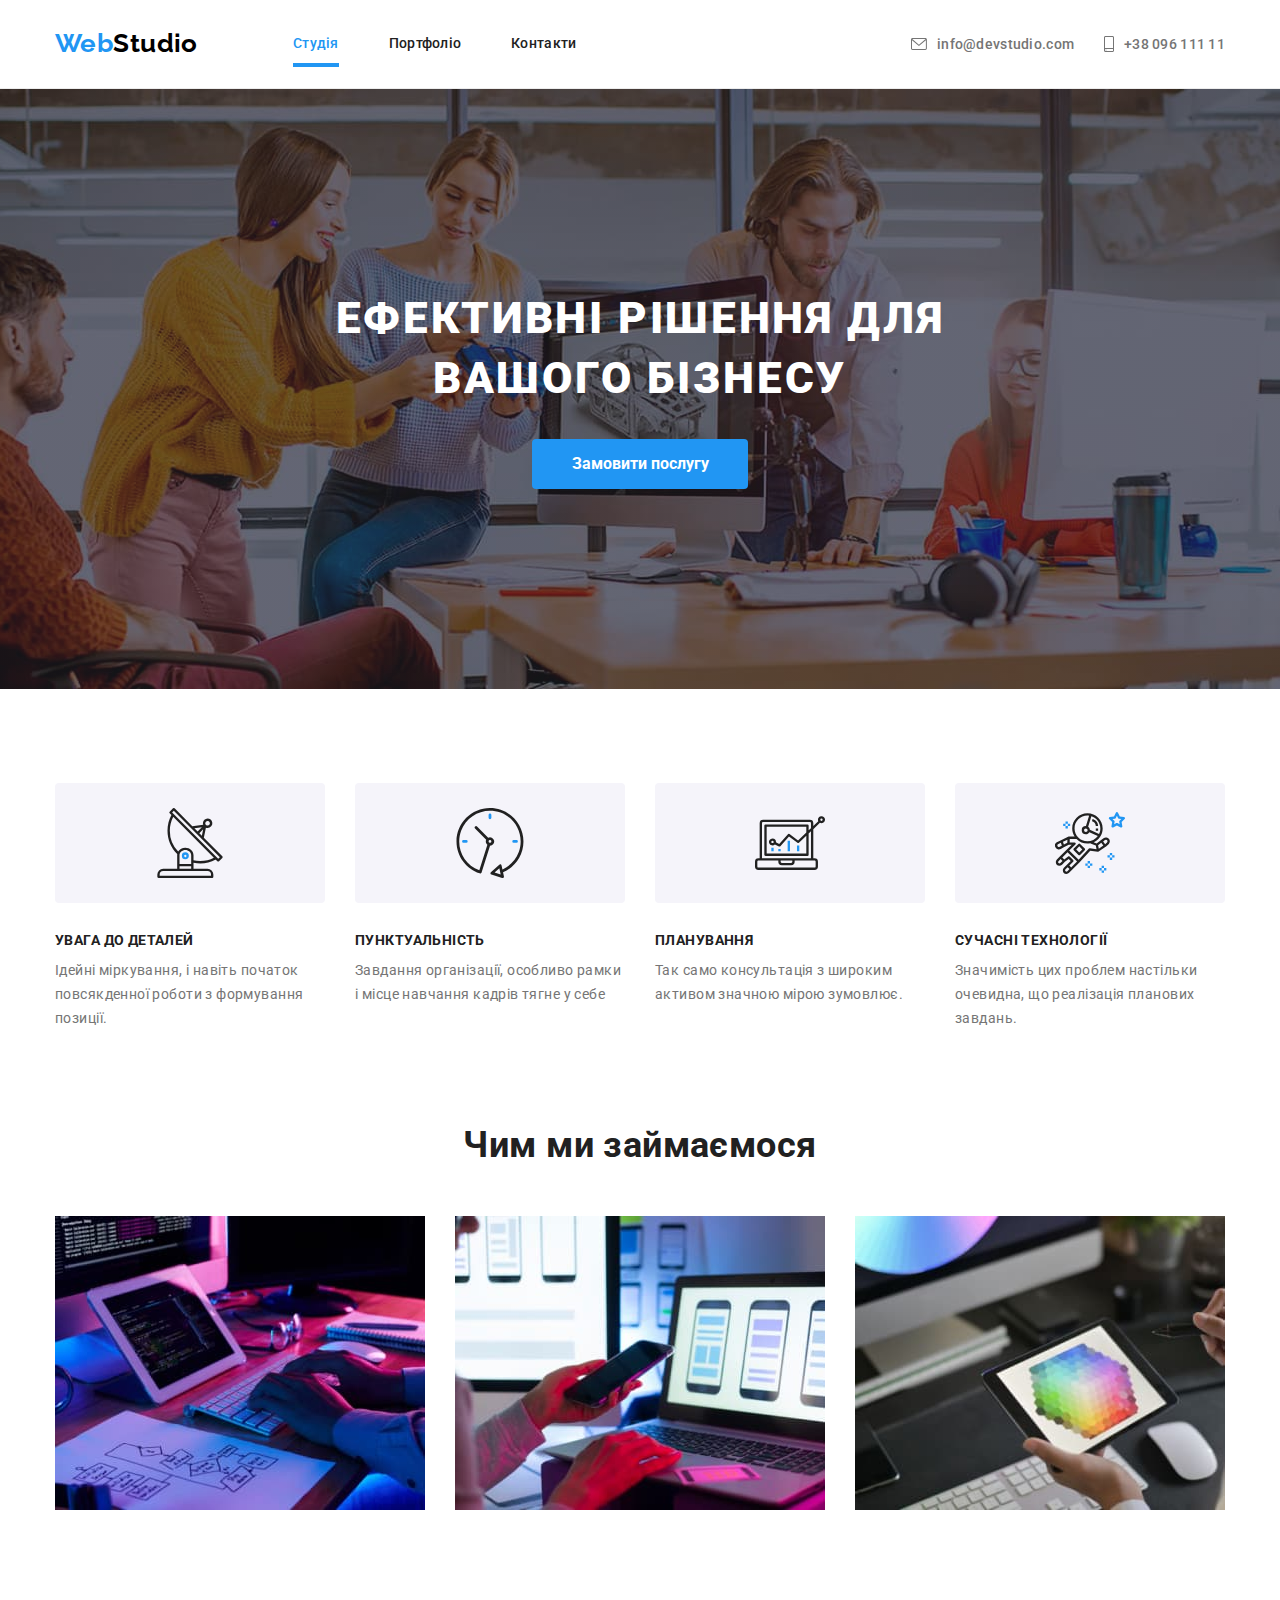
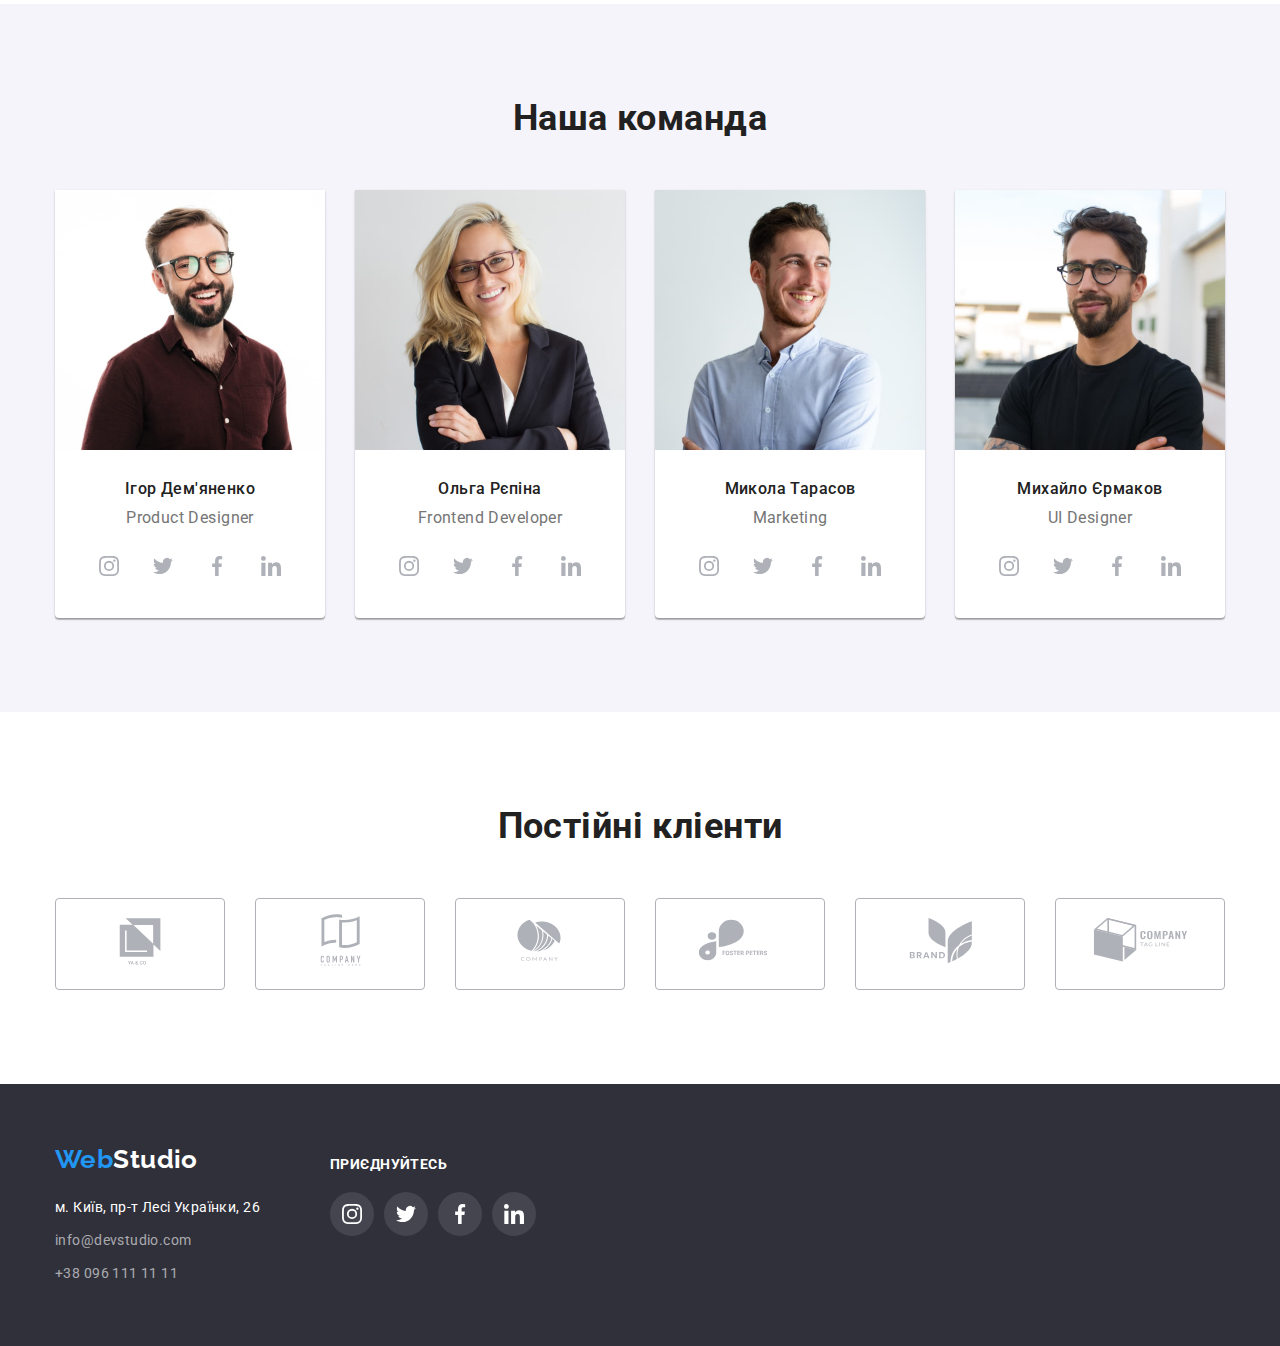
==== commit 1401b64e: "Исправил 3-ДЗ" ====
--- a/index.html
+++ b/index.html
@@ -34,31 +34,29 @@
 
         <nav class="main-nav">
           <ul class="site-nav list">
-            <li class="item"><a href="./index.html" class="link current">Студія</a></li>
-            <li class="item"><a href="./portfolio.html" class="link">Портфоліо</a></li>
-            <li class="item"><a href="#" class="link">Контакти</a></li>
+            <li class="item"><a href="./index.html" class="link-studio current">Студія</a></li>
+            <li class="item"><a href="./portfolio.html" class="link-portfolio">Портфоліо</a></li>
+            <li class="item"><a href="#" class="link-contacts">Контакти</a></li>
           </ul>
         </nav>
 
         <ul class="contacts list">
-          <li class="item">
-            <a href="mailto:info@devstudio.com" class="contacts-envelope">
-              <svg class="envelope-icon" width="16" Height="12">
+          <li class="contacts-item">
+            <a href="mailto:info@devstudio.com" class="contacts-link"
+              ><svg class="envelope-icon" width="16" Height="12">
                 <use href="./images/symbol.svg#icon-envelope"></use>
               </svg>
-              info@devstudio.com
-            </a>
+              info@devstudio.com</a>
+            
           </li>
 
-          <li class="item">
-            <a href="tel:+380961111111" class="contacts-smartphone">
-              <svg class="smartphone-icon" width="10" Height="16">
-                <use href="./images/symbol.svg#icon-smartphone"></use>
-              </svg>
-              +38 096 111 11 11
-            </a>
+          <li class="smartphone-item">
+            <a href="tel:+380961111111" class="contacts-link"><svg class="smartphone-icon" width="10" Height="16">
+              <use href="./images/symbol.svg#icon-smartphone"></use>
+            </svg>+38 096 111 11</a>
           </li>
         </ul>
+        
       </div>
     </header>
 
--- a/css/styles.css
+++ b/css/styles.css
@@ -100,7 +100,6 @@
 .btn:focus {
   color: var(--primary-bg-color);
   background-color: var(--accent-color);
-
   border: none;
 }
 
@@ -150,13 +149,28 @@
   color: var(--primary-bg-color);
 }
 
+/*____________________ Навигация___________________ */
+
+.main-nav {
+  display: flex;
+  align-items: center;
+}
+
 .site-nav {
   display: flex;
+  align-items: center;
   padding: 32px 0px;
   margin-left: 93px;
 }
 
-.site-nav .link {
+.site-nav .item + .item {
+  margin-left: 50px;
+}
+
+.link-studio {
+  width: 45px;
+  height: 16px;
+
   color: var(--title-text-color);
   text-decoration: none;
   font-weight: 500;
@@ -165,44 +179,79 @@
   letter-spacing: 0.02em;
 }
 
-.main-nav {
-  display: flex;
-  align-items: center;
-}
-
-.site-nav .item + .item {
-  margin-left: 50px;
-}
-
-.site-nav,
-.link:hover,
-.site-nav,
-.link:focus {
-  color: var(--accent-color);
-}
-
-.site-nav .current {
-  color: var(--accent-color);
+.link-studio:hover,
+.link-studio:focus {
+  color: var(--accent-color);
+}
+
+.link-portfolio {
+  width: 72px;
+  height: 16px;
+
+  color: var(--title-text-color);
+  text-decoration: none;
+  font-weight: 500;
+  font-size: 14px;
+  line-height: 1.14;
+  letter-spacing: 0.02em;
+}
+
+.link-portfolio:hover,
+.link-portfolio:focus {
+  color: var(--accent-color);
+}
+
+.link-contacts {
+  width: 64px;
+  height: 16px;
+
+  color: var(--title-text-color);
+  text-decoration: none;
+  font-weight: 500;
+  font-size: 14px;
+  line-height: 1.14;
+  letter-spacing: 0.02em;
+}
+
+.link-contacts:hover,
+.link-contacts:focus {
+  color: var(--accent-color);
+}
+
+.current {
+  color: var(--accent-color);
+  position: relative;
+}
+
+.current::after {
+  bottom: -100%;
+  left: 0;
+  position: absolute;
+  content: '';
+  height: 4px;
+  width: 100%;
+
+  background-color: var(--accent-color);
 }
 
 /* ___________________Contacts___________________*/
 
-.flex-smartphone {
-  display: flex;
-  align-items: center;
-}
-
-.hover-smartphone {
-  display: flex;
-}
-
 .search .contacts {
   display: flex;
   margin-left: auto;
-}
-
-.contacts .item + .item {
-  margin-left: 30px;
+  gap: 30px;
+}
+
+.smartphone-item {
+  display: flex;
+  flex-direction: row-reverse;
+  align-items: center;
+}
+
+.contacts-item {
+  display: flex;
+  flex-direction: row-reverse;
+  align-items: center;
 }
 
 .envelope-icon {
@@ -210,7 +259,11 @@
   fill: rgba(117, 117, 117, 1);
 }
 
-.contacts-envelope {
+.contacts-link {
+
+  display: flex;
+  align-items: center;
+  
   color: rgba(117, 117, 117, 1);
   font-weight: 500;
   font-size: 14px;
@@ -219,38 +272,29 @@
   text-decoration: none;
 }
 
-.contacts-envelope:hover,
-.contacts-envelope:focus {
-  color: var(--accent-color);
-}
-
-.contacts-envelope:hover .envelope-icon,
+.contacts-link:hover,
+.contacts-link:focus {
+  color: var(--accent-color);
+}
+
+.envelope-icon .contacts-envelope:hover .envelope-icon,
 .contacts-envelope:focus .envelope-icon {
   fill: var(--accent-color);
 }
 
-.contacts-smartphone {
-  color: rgba(117, 117, 117, 1);
-  font-weight: 500;
-  font-size: 14px;
-  line-height: calc(16 / 14);
-  letter-spacing: 0.02em;
-  text-decoration: none;
-}
 
 .smartphone-icon {
   margin-right: 10px;
   fill: rgba(117, 117, 117, 1);
 }
 
-.contacts-smartphone:hover,
-.contacts-smartphone:focus {
-  color: var(--accent-color);
-}
-
-.contacts-smartphone:hover .smartphone-icon {
+.contacts-link:hover .smartphone-icon,
+.contacts-link:focus .smartphone-icon,.contacts-link:hover .envelope-icon,
+.contacts-link:focus .envelope-icon {
   fill: var(--accent-color);
 }
+
+
 /* ____________________Секция герой_______________________*/
 
 .hero-section {
@@ -451,6 +495,7 @@
   padding: 12px 32px;
 
   border-color: rgba(175, 177, 184, 1);
+  border-radius: 4px;
 }
 
 .regular-link:hover,
@@ -549,7 +594,6 @@
   border-radius: 50%;
 
   background: rgba(255, 255, 255, 0.1);
-  box-shadow: 0px 4px 4px rgba(0, 0, 0, 0.25), 0px 4px 4px rgba(0, 0, 0, 0.25);
 }
 
 .footer-icon {
@@ -639,6 +683,7 @@
 
   font-size: 16px;
   line-height: 1.87;
+  cursor: pointer;
 }
 
 .gallery-list:hover {
